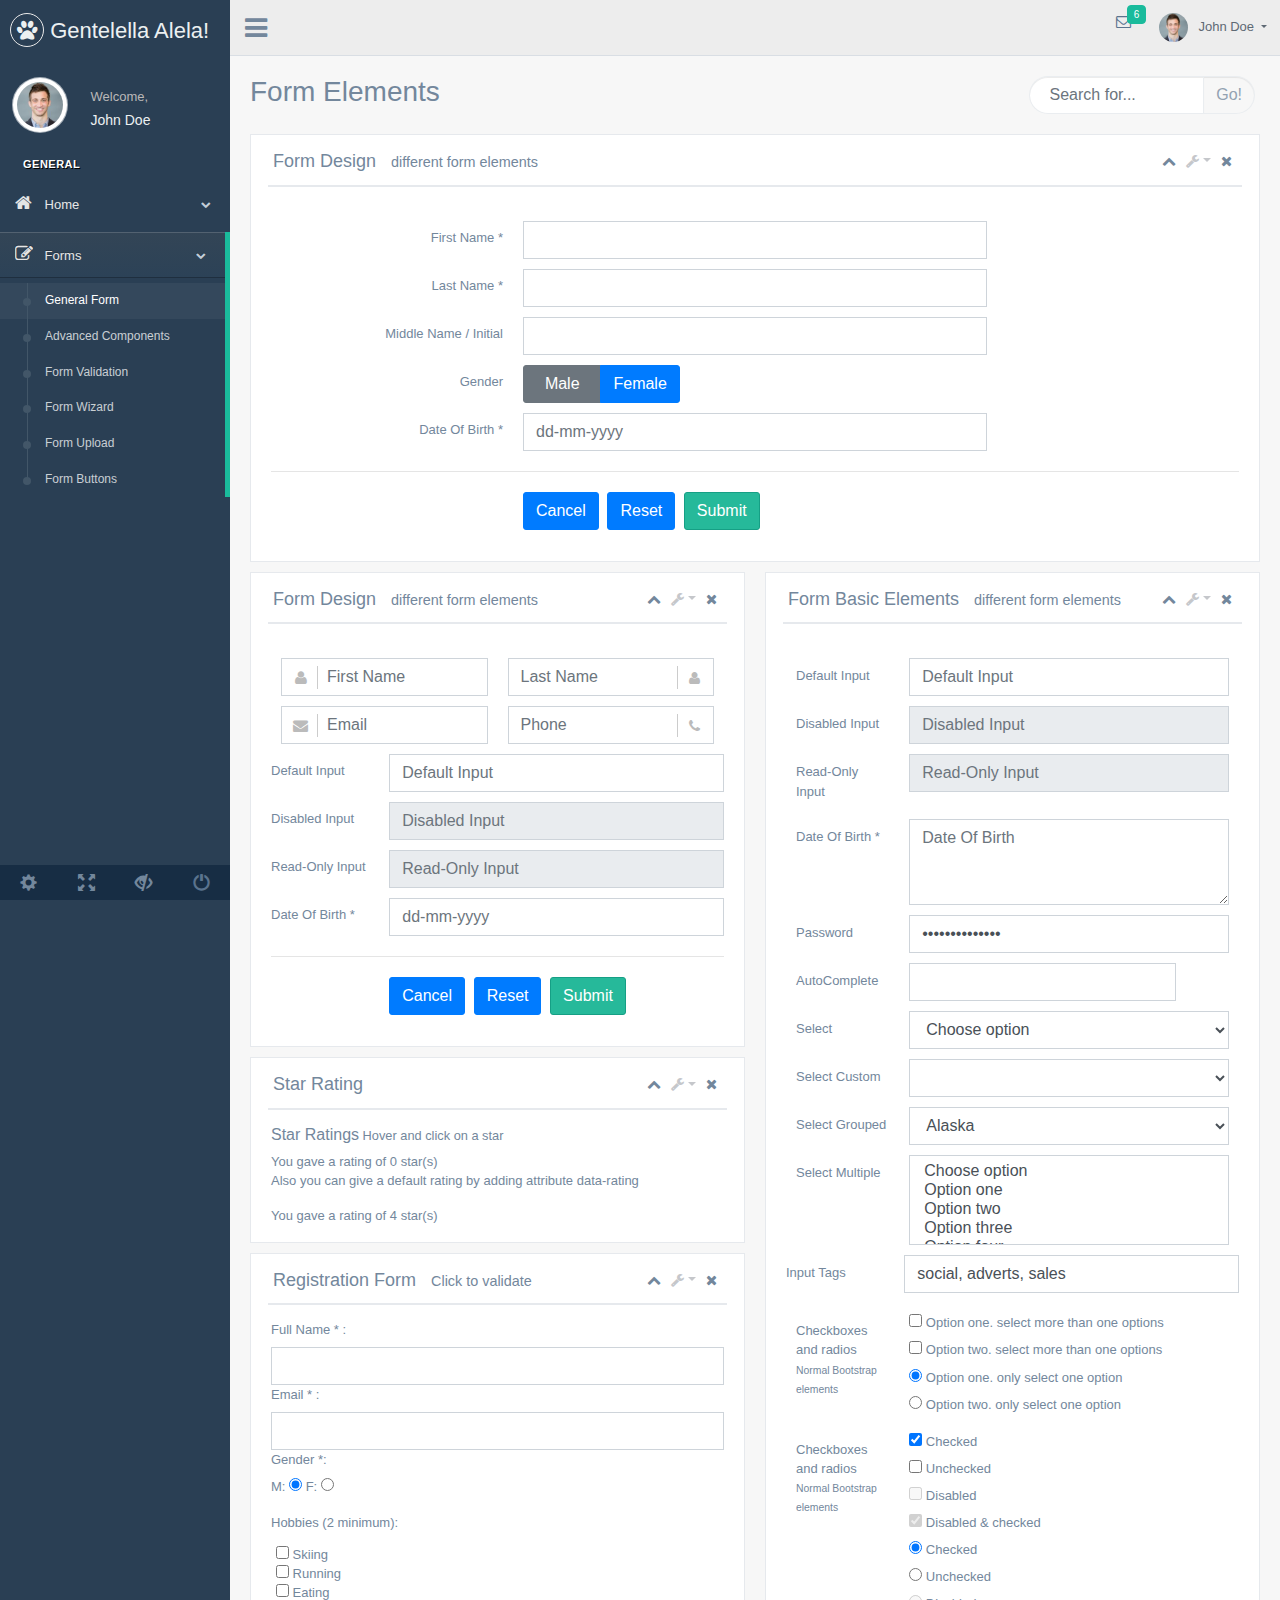
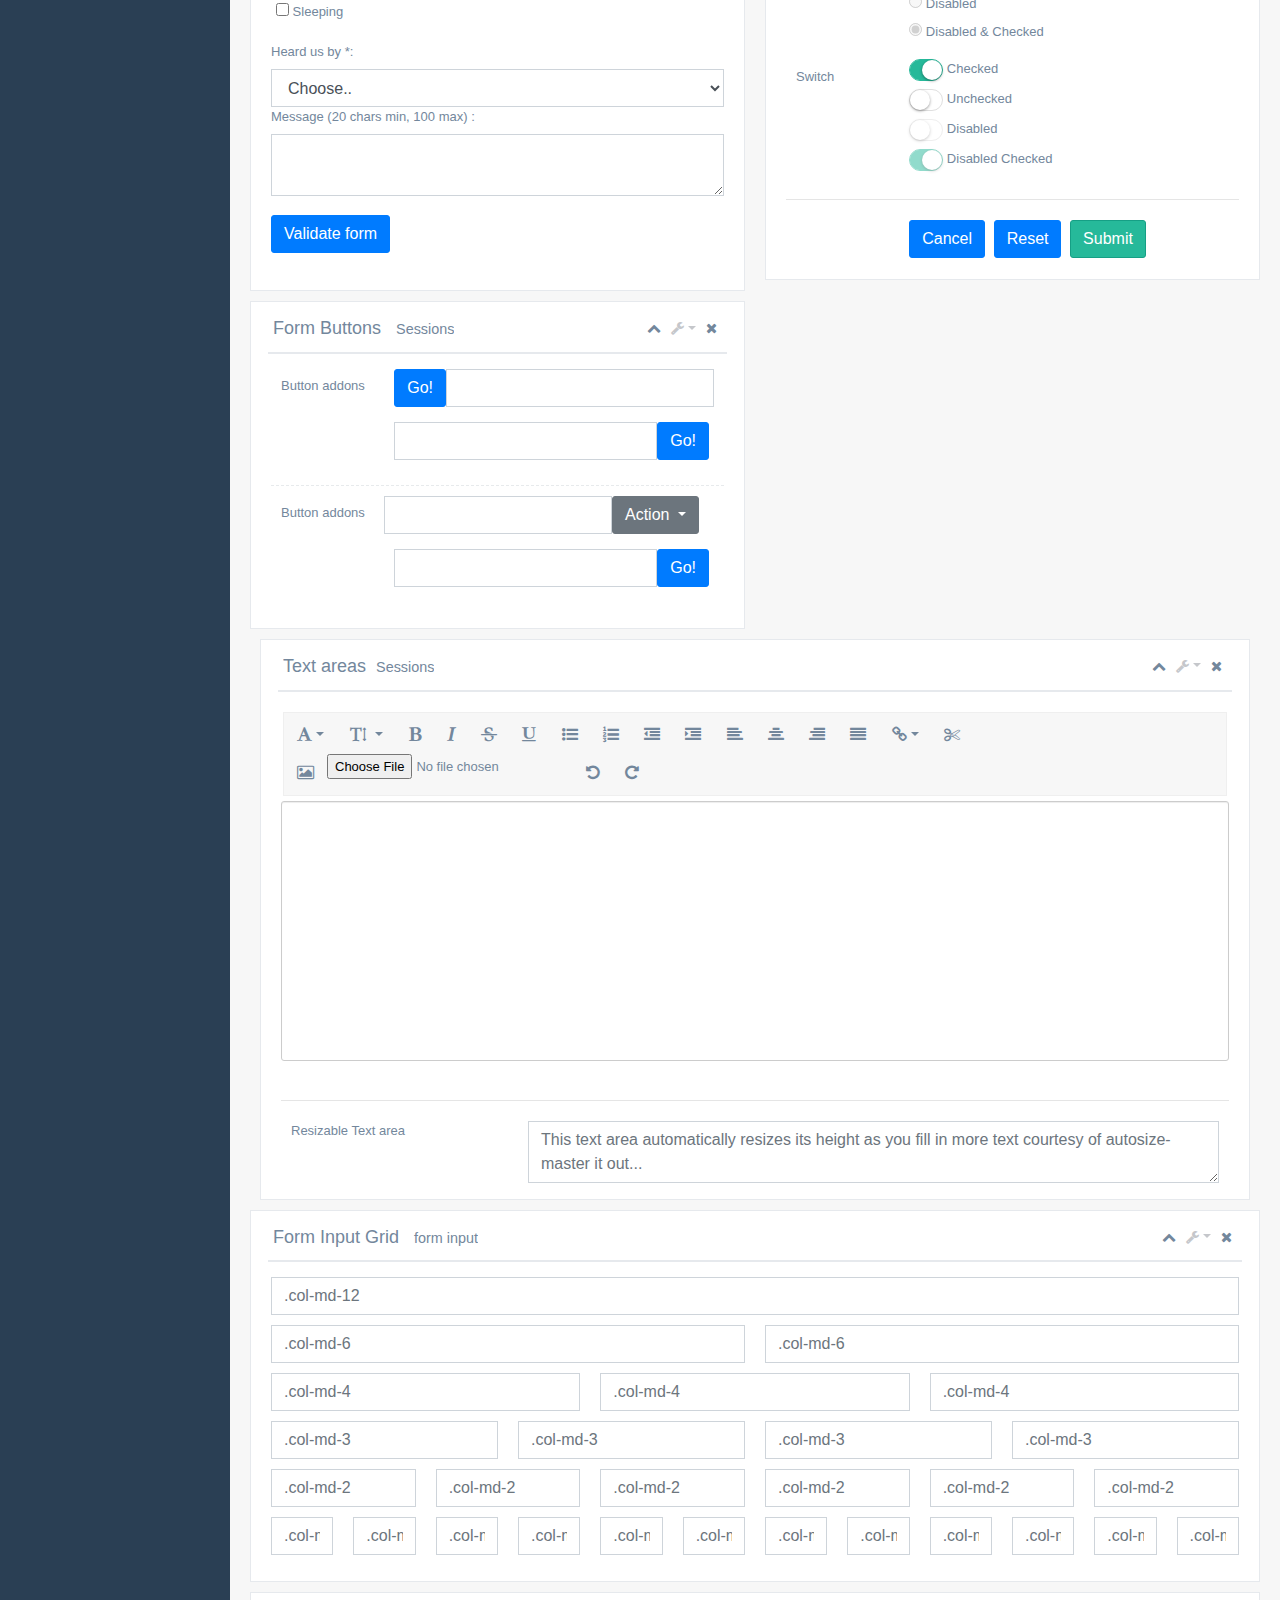
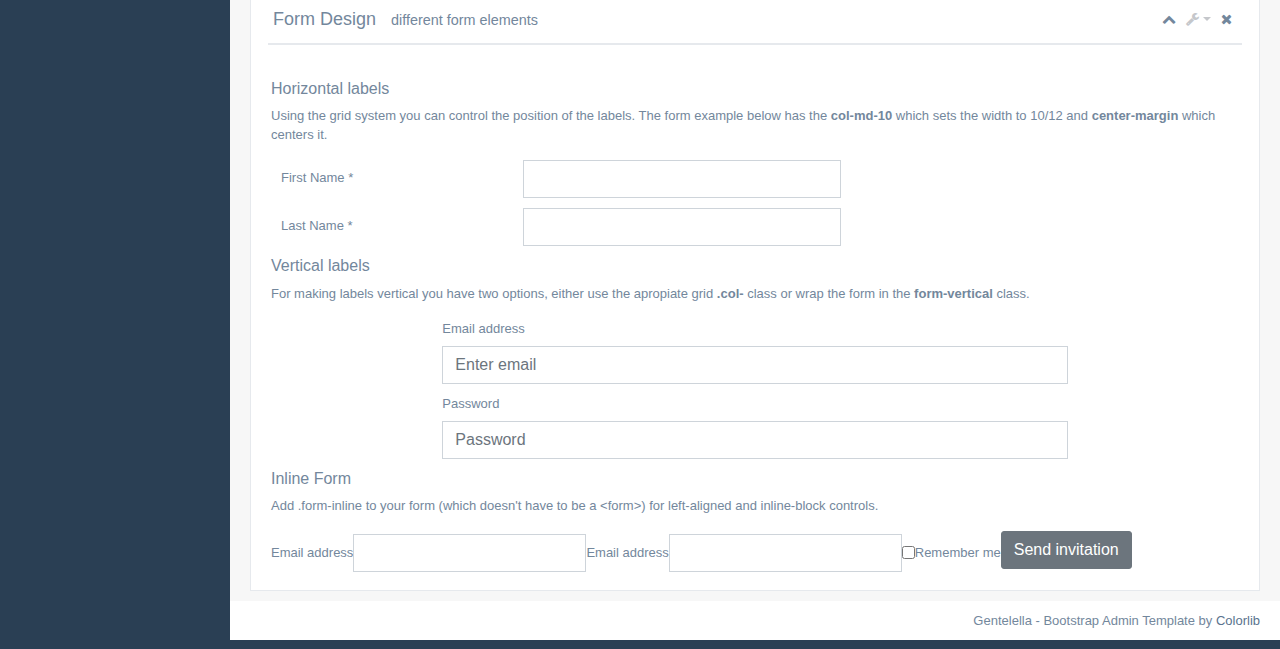
==== production/form.html @ b2e98954 "AWSManager init" ====
<!DOCTYPE html>
<html lang="en">
  <head>
	<meta http-equiv="Content-Type" content="text/html; charset=UTF-8">
	<!-- Meta, title, CSS, favicons, etc. -->
	<meta charset="utf-8">
	<meta http-equiv="X-UA-Compatible" content="IE=edge">
	<meta name="viewport" content="width=device-width, initial-scale=1">

	<title>Gentelella Alela! | </title>

	<!-- Bootstrap -->
	<link href="../vendors/bootstrap/dist/css/bootstrap.min.css" rel="stylesheet">
	<!-- Font Awesome -->
	<link href="../vendors/font-awesome/css/font-awesome.min.css" rel="stylesheet">
	<!-- NProgress -->
	<link href="../vendors/nprogress/nprogress.css" rel="stylesheet">
	<!-- iCheck -->
	<link href="../vendors/iCheck/skins/flat/green.css" rel="stylesheet">
	<!-- bootstrap-wysiwyg -->
	<link href="../vendors/google-code-prettify/bin/prettify.min.css" rel="stylesheet">
	<!-- Select2 -->
	<link href="../vendors/select2/dist/css/select2.min.css" rel="stylesheet">
	<!-- Switchery -->
	<link href="../vendors/switchery/dist/switchery.min.css" rel="stylesheet">
	<!-- starrr -->
	<link href="../vendors/starrr/dist/starrr.css" rel="stylesheet">
	<!-- bootstrap-daterangepicker -->
	<link href="../vendors/bootstrap-daterangepicker/daterangepicker.css" rel="stylesheet">

	<!-- Custom Theme Style -->
	<!-- <link href="../build/css/custom.min.css" rel="stylesheet"> -->
	<link href="../vendors/build/custom.min.css" rel="stylesheet">
</head>

<body class="nav-md">
	<div class="container body">
		<div class="main_container">
			<div class="col-md-3 left_col">
				<div class="left_col scroll-view">
					<div class="navbar nav_title" style="border: 0;">
						<a href="index.html" class="site_title"><i class="fa fa-paw"></i> <span>Gentelella Alela!</span></a>
					</div>

					<div class="clearfix"></div>

					<!-- menu profile quick info -->
					<div class="profile clearfix">
						<div class="profile_pic">
							<img src="images/img.jpg" alt="..." class="img-circle profile_img">
						</div>
						<div class="profile_info">
							<span>Welcome,</span>
							<h2>John Doe</h2>
						</div>
					</div>
					<!-- /menu profile quick info -->

					<br />

					<!-- sidebar menu -->
					<div id="sidebar-menu" class="main_menu_side hidden-print main_menu">
						<div class="menu_section">
							<h3>General</h3>
							<ul class="nav side-menu">
								<li><a><i class="fa fa-home"></i> Home <span class="fa fa-chevron-down"></span></a>
									<ul class="nav child_menu">
										<li><a href="index.html">Dashboard</a></li>
									</ul>
								</li>
								<li><a><i class="fa fa-edit"></i> Forms <span class="fa fa-chevron-down"></span></a>
									<ul class="nav child_menu">
										<li><a href="form.html">General Form</a></li>
										<li><a href="form_advanced.html">Advanced Components</a></li>
										<li><a href="form_validation.html">Form Validation</a></li>
										<li><a href="form_wizards.html">Form Wizard</a></li>
										<li><a href="form_upload.html">Form Upload</a></li>
										<li><a href="form_buttons.html">Form Buttons</a></li>
									</ul>
								</li>
								
							</ul>
						</div>

					</div>
					<!-- /sidebar menu -->

					<!-- /menu footer buttons -->
					<div class="sidebar-footer hidden-small">
						<a data-toggle="tooltip" data-placement="top" title="Settings">
							<span class="glyphicon glyphicon-cog" aria-hidden="true"></span>
						</a>
						<a data-toggle="tooltip" data-placement="top" title="FullScreen">
							<span class="glyphicon glyphicon-fullscreen" aria-hidden="true"></span>
						</a>
						<a data-toggle="tooltip" data-placement="top" title="Lock">
							<span class="glyphicon glyphicon-eye-close" aria-hidden="true"></span>
						</a>
						<a data-toggle="tooltip" data-placement="top" title="Logout" href="login.html">
							<span class="glyphicon glyphicon-off" aria-hidden="true"></span>
						</a>
					</div>
					<!-- /menu footer buttons -->
				</div>
			</div>

			<!-- top navigation -->
			<div class="top_nav">
				<div class="nav_menu">
					<div class="nav toggle">
						<a id="menu_toggle"><i class="fa fa-bars"></i></a>
					</div>
					<nav class="nav navbar-nav">
						<ul class=" navbar-right">
							<li class="nav-item dropdown open" style="padding-left: 15px;">
								<a href="javascript:;" class="user-profile dropdown-toggle" aria-haspopup="true" id="navbarDropdown" data-toggle="dropdown" aria-expanded="false">
									<img src="images/img.jpg" alt="">John Doe
								</a>
								<div class="dropdown-menu dropdown-usermenu pull-right" aria-labelledby="navbarDropdown">
									<a class="dropdown-item" href="javascript:;"> Profile</a>
									<a class="dropdown-item" href="javascript:;">
										<span class="badge bg-red pull-right">50%</span>
										<span>Settings</span>
									</a>
									<a class="dropdown-item" href="javascript:;">Help</a>
									<a class="dropdown-item" href="login.html"><i class="fa fa-sign-out pull-right"></i> Log Out</a>
								</div>
							</li>

							<li role="presentation" class="nav-item dropdown open">
								<a href="javascript:;" class="dropdown-toggle info-number" id="navbarDropdown1" data-toggle="dropdown" aria-expanded="false">
									<i class="fa fa-envelope-o"></i>
									<span class="badge bg-green">6</span>
								</a>
								<ul class="dropdown-menu list-unstyled msg_list" role="menu" aria-labelledby="navbarDropdown1">
									<li class="nav-item">
										<a class="dropdown-item">
											<span class="image"><img src="images/img.jpg" alt="Profile Image" /></span>
											<span>
												<span>John Smith</span>
												<span class="time">3 mins ago</span>
											</span>
											<span class="message">
												Film festivals used to be do-or-die moments for movie makers. They were where...
											</span>
										</a>
									</li>
									<li class="nav-item">
										<a class="dropdown-item">
											<span class="image"><img src="images/img.jpg" alt="Profile Image" /></span>
											<span>
												<span>John Smith</span>
												<span class="time">3 mins ago</span>
											</span>
											<span class="message">
												Film festivals used to be do-or-die moments for movie makers. They were where...
											</span>
										</a>
									</li>
									<li class="nav-item">
										<a class="dropdown-item">
											<span class="image"><img src="images/img.jpg" alt="Profile Image" /></span>
											<span>
												<span>John Smith</span>
												<span class="time">3 mins ago</span>
											</span>
											<span class="message">
												Film festivals used to be do-or-die moments for movie makers. They were where...
											</span>
										</a>
									</li>
									<li class="nav-item">
										<a class="dropdown-item">
											<span class="image"><img src="images/img.jpg" alt="Profile Image" /></span>
											<span>
												<span>John Smith</span>
												<span class="time">3 mins ago</span>
											</span>
											<span class="message">
												Film festivals used to be do-or-die moments for movie makers. They were where...
											</span>
										</a>
									</li>
									<li class="nav-item">
										<div class="text-center">
											<a class="dropdown-item">
												<strong>See All Alerts</strong>
												<i class="fa fa-angle-right"></i>
											</a>
										</div>
									</li>
								</ul>
							</li>
						</ul>
					</nav>
				</div>
			</div>
			<!-- /top navigation -->

			<!-- page content -->
			<div class="right_col" role="main">
				<div class="">
					<div class="page-title">
						<div class="title_left">
							<h3>Form Elements</h3>
						</div>

						<div class="title_right">
							<div class="col-md-5 col-sm-5  form-group pull-right top_search">
								<div class="input-group">
									<input type="text" class="form-control" placeholder="Search for...">
									<span class="input-group-btn">
										<button class="btn btn-default" type="button">Go!</button>
									</span>
								</div>
							</div>
						</div>
					</div>
					<div class="clearfix"></div>
					<div class="row">
						<div class="col-md-12 col-sm-12 ">
							<div class="x_panel">
								<div class="x_title">
									<h2>Form Design <small>different form elements</small></h2>
									<ul class="nav navbar-right panel_toolbox">
										<li><a class="collapse-link"><i class="fa fa-chevron-up"></i></a>
										</li>
										<li class="dropdown">
											<a href="#" class="dropdown-toggle" data-toggle="dropdown" role="button" aria-haspopup="true" aria-expanded="false"><i class="fa fa-wrench"></i></a>
											<ul class="dropdown-menu" role="menu">
												<li><a class="dropdown-item" href="#">Settings 1</a>
												</li>
												<li><a class="dropdown-item" href="#">Settings 2</a>
												</li>
											</ul>
										</li>
										<li><a class="close-link"><i class="fa fa-close"></i></a>
										</li>
									</ul>
									<div class="clearfix"></div>
								</div>
								<div class="x_content">
									<br />
									<form id="demo-form2" data-parsley-validate class="form-horizontal form-label-left">

										<div class="item form-group">
											<label class="col-form-label col-md-3 col-sm-3 label-align" for="first-name">First Name <span class="required">*</span>
											</label>
											<div class="col-md-6 col-sm-6 ">
												<input type="text" id="first-name" required="required" class="form-control ">
											</div>
										</div>
										<div class="item form-group">
											<label class="col-form-label col-md-3 col-sm-3 label-align" for="last-name">Last Name <span class="required">*</span>
											</label>
											<div class="col-md-6 col-sm-6 ">
												<input type="text" id="last-name" name="last-name" required="required" class="form-control">
											</div>
										</div>
										<div class="item form-group">
											<label for="middle-name" class="col-form-label col-md-3 col-sm-3 label-align">Middle Name / Initial</label>
											<div class="col-md-6 col-sm-6 ">
												<input id="middle-name" class="form-control" type="text" name="middle-name">
											</div>
										</div>
										<div class="item form-group">
											<label class="col-form-label col-md-3 col-sm-3 label-align">Gender</label>
											<div class="col-md-6 col-sm-6 ">
												<div id="gender" class="btn-group" data-toggle="buttons">
													<label class="btn btn-secondary" data-toggle-class="btn-primary" data-toggle-passive-class="btn-default">
														<input type="radio" name="gender" value="male" class="join-btn"> &nbsp; Male &nbsp;
													</label>
													<label class="btn btn-primary" data-toggle-class="btn-primary" data-toggle-passive-class="btn-default">
														<input type="radio" name="gender" value="female" class="join-btn"> Female
													</label>
												</div>
											</div>
										</div>
										<div class="item form-group">
											<label class="col-form-label col-md-3 col-sm-3 label-align">Date Of Birth <span class="required">*</span>
											</label>
											<div class="col-md-6 col-sm-6 ">
												<input id="birthday" class="date-picker form-control" placeholder="dd-mm-yyyy" type="text" required="required" type="text" onfocus="this.type='date'" onmouseover="this.type='date'" onclick="this.type='date'" onblur="this.type='text'" onmouseout="timeFunctionLong(this)">
												<script>
													function timeFunctionLong(input) {
														setTimeout(function() {
															input.type = 'text';
														}, 60000);
													}
												</script>
											</div>
										</div>
										<div class="ln_solid"></div>
										<div class="item form-group">
											<div class="col-md-6 col-sm-6 offset-md-3">
												<button class="btn btn-primary" type="button">Cancel</button>
												<button class="btn btn-primary" type="reset">Reset</button>
												<button type="submit" class="btn btn-success">Submit</button>
											</div>
										</div>

									</form>
								</div>
							</div>
						</div>
					</div>

					<div class="row">
						<div class="col-md-6 ">
							<div class="x_panel">
								<div class="x_title">
									<h2>Form Design <small>different form elements</small></h2>
									<ul class="nav navbar-right panel_toolbox">
										<li><a class="collapse-link"><i class="fa fa-chevron-up"></i></a>
										</li>
										<li class="dropdown">
											<a href="#" class="dropdown-toggle" data-toggle="dropdown" role="button" aria-expanded="false"><i class="fa fa-wrench"></i></a>
											<div class="dropdown-menu" aria-labelledby="dropdownMenuButton">
												<a class="dropdown-item" href="#">Settings 1</a>
												<a class="dropdown-item" href="#">Settings 2</a>
											</div>
										</li>
										<li><a class="close-link"><i class="fa fa-close"></i></a>
										</li>
									</ul>
									<div class="clearfix"></div>
								</div>
								<div class="x_content">
									<br />
									<form class="form-label-left input_mask">

										<div class="col-md-6 col-sm-6  form-group has-feedback">
											<input type="text" class="form-control has-feedback-left" id="inputSuccess2" placeholder="First Name">
											<span class="fa fa-user form-control-feedback left" aria-hidden="true"></span>
										</div>

										<div class="col-md-6 col-sm-6  form-group has-feedback">
											<input type="text" class="form-control" id="inputSuccess3" placeholder="Last Name">
											<span class="fa fa-user form-control-feedback right" aria-hidden="true"></span>
										</div>

										<div class="col-md-6 col-sm-6  form-group has-feedback">
											<input type="email" class="form-control has-feedback-left" id="inputSuccess4" placeholder="Email">
											<span class="fa fa-envelope form-control-feedback left" aria-hidden="true"></span>
										</div>

										<div class="col-md-6 col-sm-6  form-group has-feedback">
											<input type="tel" class="form-control" id="inputSuccess5" placeholder="Phone">
											<span class="fa fa-phone form-control-feedback right" aria-hidden="true"></span>
										</div>

										<div class="form-group row">
											<label class="col-form-label col-md-3 col-sm-3 ">Default Input</label>
											<div class="col-md-9 col-sm-9 ">
												<input type="text" class="form-control" placeholder="Default Input">
											</div>
										</div>
										<div class="form-group row">
											<label class="col-form-label col-md-3 col-sm-3 ">Disabled Input </label>
											<div class="col-md-9 col-sm-9 ">
												<input type="text" class="form-control" disabled="disabled" placeholder="Disabled Input">
											</div>
										</div>
										<div class="form-group row">
											<label class="col-form-label col-md-3 col-sm-3 ">Read-Only Input</label>
											<div class="col-md-9 col-sm-9 ">
												<input type="text" class="form-control" readonly="readonly" placeholder="Read-Only Input">
											</div>
										</div>
										<div class="form-group row">
											<label class="col-form-label col-md-3 col-sm-3 ">Date Of Birth <span class="required">*</span>
											</label>
											<div class="col-md-9 col-sm-9 ">
												<input class="date-picker form-control" placeholder="dd-mm-yyyy" type="text" required="required" type="text" onfocus="this.type='date'" onmouseover="this.type='date'" onclick="this.type='date'" onblur="this.type='text'" onmouseout="timeFunctionLong(this)">
												<script>
													function timeFunctionLong(input) {
														setTimeout(function() {
															input.type = 'text';
														}, 60000);
													}
												</script>
											</div>
										</div>
										<div class="ln_solid"></div>
										<div class="form-group row">
											<div class="col-md-9 col-sm-9  offset-md-3">
												<button type="button" class="btn btn-primary">Cancel</button>
												<button class="btn btn-primary" type="reset">Reset</button>
												<button type="submit" class="btn btn-success">Submit</button>
											</div>
										</div>

									</form>
								</div>
							</div>

							<div class="x_panel">
								<div class="x_title">
									<h2>Star Rating</h2>
									<ul class="nav navbar-right panel_toolbox">
										<li><a class="collapse-link"><i class="fa fa-chevron-up"></i></a>
										</li>
										<li class="dropdown">
											<a href="#" class="dropdown-toggle" data-toggle="dropdown" role="button" aria-expanded="false"><i class="fa fa-wrench"></i></a>
											<div class="dropdown-menu" aria-labelledby="dropdownMenuButton">
												<a class="dropdown-item" href="#">Settings 1</a>
												<a class="dropdown-item" href="#">Settings 2</a>
											</div>
										</li>
										<li><a class="close-link"><i class="fa fa-close"></i></a>
										</li>
									</ul>
									<div class="clearfix"></div>
								</div>
								<div class="x_content">
									<h4>Star Ratings<small> Hover and click on a star</small></h4>
									<div>
										<div class="starrr stars"></div>
										You gave a rating of <span class="stars-count">0</span> star(s)
									</div>

									<p>Also you can give a default rating by adding attribute data-rating</p>
									<div class="starrr stars-existing" data-rating='4'></div>
									You gave a rating of <span class="stars-count-existing">4</span> star(s)
								</div>
							</div>

							<div class="x_panel">
								<div class="x_title">
									<h2>Registration Form <small>Click to validate</small></h2>
									<ul class="nav navbar-right panel_toolbox">
										<li><a class="collapse-link"><i class="fa fa-chevron-up"></i></a>
										</li>
										<li class="dropdown">
											<a href="#" class="dropdown-toggle" data-toggle="dropdown" role="button" aria-expanded="false"><i class="fa fa-wrench"></i></a>
											<div class="dropdown-menu" aria-labelledby="dropdownMenuButton">
												<a class="dropdown-item" href="#">Settings 1</a>
												<a class="dropdown-item" href="#">Settings 2</a>
											</div>
										</li>
										<li><a class="close-link"><i class="fa fa-close"></i></a>
										</li>
									</ul>
									<div class="clearfix"></div>
								</div>
								<div class="x_content">

									<!-- start form for validation -->
									<form id="demo-form" data-parsley-validate>
										<label for="fullname">Full Name * :</label>
										<input type="text" id="fullname" class="form-control" name="fullname" required />

										<label for="email">Email * :</label>
										<input type="email" id="email" class="form-control" name="email" data-parsley-trigger="change" required />

										<label>Gender *:</label>
										<p>
											M:
											<input type="radio" class="flat" name="gender" id="genderM" value="M" checked="" required /> F:
											<input type="radio" class="flat" name="gender" id="genderF" value="F" />
										</p>

										<label>Hobbies (2 minimum):</label>
										<p style="padding: 5px;">
											<input type="checkbox" name="hobbies[]" id="hobby1" value="ski" data-parsley-mincheck="2" required class="flat" /> Skiing
											<br />

											<input type="checkbox" name="hobbies[]" id="hobby2" value="run" class="flat" /> Running
											<br />

											<input type="checkbox" name="hobbies[]" id="hobby3" value="eat" class="flat" /> Eating
											<br />

											<input type="checkbox" name="hobbies[]" id="hobby4" value="sleep" class="flat" /> Sleeping
											<br />
											<p>

												<label for="heard">Heard us by *:</label>
												<select id="heard" class="form-control" required>
													<option value="">Choose..</option>
													<option value="press">Press</option>
													<option value="net">Internet</option>
													<option value="mouth">Word of mouth</option>
												</select>

												<label for="message">Message (20 chars min, 100 max) :</label>
												<textarea id="message" required="required" class="form-control" name="message" data-parsley-trigger="keyup" data-parsley-minlength="20" data-parsley-maxlength="100" data-parsley-minlength-message="Come on! You need to enter at least a 20 caracters long comment.." data-parsley-validation-threshold="10"></textarea>

												<br />
												<span class="btn btn-primary">Validate form</span>

									</form>
									<!-- end form for validations -->

								</div>
							</div>


						</div>

						<div class="col-md-6 ">
							<div class="x_panel">
								<div class="x_title">
									<h2>Form Basic Elements <small>different form elements</small></h2>
									<ul class="nav navbar-right panel_toolbox">
										<li><a class="collapse-link"><i class="fa fa-chevron-up"></i></a>
										</li>
										<li class="dropdown">
											<a href="#" class="dropdown-toggle" data-toggle="dropdown" role="button" aria-expanded="false"><i class="fa fa-wrench"></i></a>
											<div class="dropdown-menu" aria-labelledby="dropdownMenuButton">
												<a class="dropdown-item" href="#">Settings 1</a>
												<a class="dropdown-item" href="#">Settings 2</a>
											</div>
										</li>
										<li><a class="close-link"><i class="fa fa-close"></i></a>
										</li>
									</ul>
									<div class="clearfix"></div>
								</div>
								<div class="x_content">
									<br />
									<form class="form-horizontal form-label-left">

										<div class="form-group row ">
											<label class="control-label col-md-3 col-sm-3 ">Default Input</label>
											<div class="col-md-9 col-sm-9 ">
												<input type="text" class="form-control" placeholder="Default Input">
											</div>
										</div>
										<div class="form-group row">
											<label class="control-label col-md-3 col-sm-3 ">Disabled Input </label>
											<div class="col-md-9 col-sm-9 ">
												<input type="text" class="form-control" disabled="disabled" placeholder="Disabled Input">
											</div>
										</div>
										<div class="form-group row">
											<label class="control-label col-md-3 col-sm-3 ">Read-Only Input</label>
											<div class="col-md-9 col-sm-9 ">
												<input type="text" class="form-control" readonly="readonly" placeholder="Read-Only Input">
											</div>
										</div>
										<div class="form-group row">
											<label class="control-label col-md-3 col-sm-3 ">Date Of Birth <span class="required">*</span>
											</label>
											<div class="col-md-9 col-sm-9 ">
												<textarea class="form-control" rows="3" placeholder="Date Of Birth"></textarea>
											</div>
										</div>
										<div class="form-group row">
											<label class="control-label col-md-3 col-sm-3 ">Password</label>
											<div class="col-md-9 col-sm-9 ">
												<input type="password" class="form-control" value="passwordonetwo">
											</div>
										</div>
										<div class="form-group row">
											<label class="control-label col-md-3 col-sm-3 ">AutoComplete</label>
											<div class="col-md-9 col-sm-9 ">
												<input type="text" name="country" id="autocomplete-custom-append" class="form-control col-md-10" />
											</div>
										</div>
										<div class="form-group row">
											<label class="control-label col-md-3 col-sm-3 ">Select</label>
											<div class="col-md-9 col-sm-9 ">
												<select class="form-control">
													<option>Choose option</option>
													<option>Option one</option>
													<option>Option two</option>
													<option>Option three</option>
													<option>Option four</option>
												</select>
											</div>
										</div>
										<div class="form-group row">
											<label class="control-label col-md-3 col-sm-3 ">Select Custom</label>
											<div class="col-md-9 col-sm-9 ">
												<select class="select2_single form-control" tabindex="-1">
													<option></option>
													<option value="AK">Alaska</option>
													<option value="HI">Hawaii</option>
													<option value="CA">California</option>
													<option value="NV">Nevada</option>
													<option value="OR">Oregon</option>
													<option value="WA">Washington</option>
													<option value="AZ">Arizona</option>
													<option value="CO">Colorado</option>
													<option value="ID">Idaho</option>
													<option value="MT">Montana</option>
													<option value="NE">Nebraska</option>
													<option value="NM">New Mexico</option>
													<option value="ND">North Dakota</option>
													<option value="UT">Utah</option>
													<option value="WY">Wyoming</option>
													<option value="AR">Arkansas</option>
													<option value="IL">Illinois</option>
													<option value="IA">Iowa</option>
													<option value="KS">Kansas</option>
													<option value="KY">Kentucky</option>
													<option value="LA">Louisiana</option>
													<option value="MN">Minnesota</option>
													<option value="MS">Mississippi</option>
													<option value="MO">Missouri</option>
													<option value="OK">Oklahoma</option>
													<option value="SD">South Dakota</option>
													<option value="TX">Texas</option>
												</select>
											</div>
										</div>
										<div class="form-group row">
											<label class="control-label col-md-3 col-sm-3 ">Select Grouped</label>
											<div class="col-md-9 col-sm-9 ">
												<select class="select2_group form-control">
													<optgroup label="Alaskan/Hawaiian Time Zone">
														<option value="AK">Alaska</option>
														<option value="HI">Hawaii</option>
													</optgroup>
													<optgroup label="Pacific Time Zone">
														<option value="CA">California</option>
														<option value="NV">Nevada</option>
														<option value="OR">Oregon</option>
														<option value="WA">Washington</option>
													</optgroup>
													<optgroup label="Mountain Time Zone">
														<option value="AZ">Arizona</option>
														<option value="CO">Colorado</option>
														<option value="ID">Idaho</option>
														<option value="MT">Montana</option>
														<option value="NE">Nebraska</option>
														<option value="NM">New Mexico</option>
														<option value="ND">North Dakota</option>
														<option value="UT">Utah</option>
														<option value="WY">Wyoming</option>
													</optgroup>
													<optgroup label="Central Time Zone">
														<option value="AL">Alabama</option>
														<option value="AR">Arkansas</option>
														<option value="IL">Illinois</option>
														<option value="IA">Iowa</option>
														<option value="KS">Kansas</option>
														<option value="KY">Kentucky</option>
														<option value="LA">Louisiana</option>
														<option value="MN">Minnesota</option>
														<option value="MS">Mississippi</option>
														<option value="MO">Missouri</option>
														<option value="OK">Oklahoma</option>
														<option value="SD">South Dakota</option>
														<option value="TX">Texas</option>
														<option value="TN">Tennessee</option>
														<option value="WI">Wisconsin</option>
													</optgroup>
													<optgroup label="Eastern Time Zone">
														<option value="CT">Connecticut</option>
														<option value="DE">Delaware</option>
														<option value="FL">Florida</option>
														<option value="GA">Georgia</option>
														<option value="IN">Indiana</option>
														<option value="ME">Maine</option>
														<option value="MD">Maryland</option>
														<option value="MA">Massachusetts</option>
														<option value="MI">Michigan</option>
														<option value="NH">New Hampshire</option>
														<option value="NJ">New Jersey</option>
														<option value="NY">New York</option>
														<option value="NC">North Carolina</option>
														<option value="OH">Ohio</option>
														<option value="PA">Pennsylvania</option>
														<option value="RI">Rhode Island</option>
														<option value="SC">South Carolina</option>
														<option value="VT">Vermont</option>
														<option value="VA">Virginia</option>
														<option value="WV">West Virginia</option>
													</optgroup>
												</select>
											</div>
										</div>
										<div class="form-group row">
											<label class="control-label col-md-3 col-sm-3 ">Select Multiple</label>
											<div class="col-md-9 col-sm-9 ">
												<select class="select2_multiple form-control" multiple="multiple">
													<option>Choose option</option>
													<option>Option one</option>
													<option>Option two</option>
													<option>Option three</option>
													<option>Option four</option>
													<option>Option five</option>
													<option>Option six</option>
												</select>
											</div>
										</div>

										<div class="control-group row">
											<label class="control-label col-md-3 col-sm-3 ">Input Tags</label>
											<div class="col-md-9 col-sm-9 ">
												<input id="tags_1" type="text" class="tags form-control" value="social, adverts, sales" />
												<div id="suggestions-container" style="position: relative; float: left; width: 250px; margin: 10px;"></div>
											</div>
										</div>
										<div class="form-group row">
											<label class="col-md-3 col-sm-3  control-label">Checkboxes and radios
												<br>
												<small class="text-navy">Normal Bootstrap elements</small>
											</label>

											<div class="col-md-9 col-sm-9 ">
												<div class="checkbox">
													<label>
														<input type="checkbox" value=""> Option one. select more than one options
													</label>
												</div>
												<div class="checkbox">
													<label>
														<input type="checkbox" value=""> Option two. select more than one options
													</label>
												</div>
												<div class="radio">
													<label>
														<input type="radio" checked="" value="option1" id="optionsRadios1" name="optionsRadios"> Option one. only select one option
													</label>
												</div>
												<div class="radio">
													<label>
														<input type="radio" value="option2" id="optionsRadios2" name="optionsRadios"> Option two. only select one option
													</label>
												</div>
											</div>
										</div>

										<div class="form-group row">
											<label class="col-md-3 col-sm-3  control-label">Checkboxes and radios
												<br>
												<small class="text-navy">Normal Bootstrap elements</small>
											</label>

											<div class="col-md-9 col-sm-9 ">
												<div class="checkbox">
													<label>
														<input type="checkbox" class="flat" checked="checked"> Checked
													</label>
												</div>
												<div class="checkbox">
													<label>
														<input type="checkbox" class="flat"> Unchecked
													</label>
												</div>
												<div class="checkbox">
													<label>
														<input type="checkbox" class="flat" disabled="disabled"> Disabled
													</label>
												</div>
												<div class="checkbox">
													<label>
														<input type="checkbox" class="flat" disabled="disabled" checked="checked"> Disabled & checked
													</label>
												</div>
												<div class="radio">
													<label>
														<input type="radio" class="flat" checked name="iCheck"> Checked
													</label>
												</div>
												<div class="radio">
													<label>
														<input type="radio" class="flat" name="iCheck"> Unchecked
													</label>
												</div>
												<div class="radio">
													<label>
														<input type="radio" class="flat" name="iCheck" disabled="disabled"> Disabled
													</label>
												</div>
												<div class="radio">
													<label>
														<input type="radio" class="flat" name="iCheck3" disabled="disabled" checked> Disabled & Checked
													</label>
												</div>
											</div>
										</div>
										<div class="form-group row">
											<label class="control-label col-md-3 col-sm-3 ">Switch</label>
											<div class="col-md-9 col-sm-9 ">
												<div class="">
													<label>
														<input type="checkbox" class="js-switch" checked /> Checked
													</label>
												</div>
												<div class="">
													<label>
														<input type="checkbox" class="js-switch" /> Unchecked
													</label>
												</div>
												<div class="">
													<label>
														<input type="checkbox" class="js-switch" disabled="disabled" /> Disabled
													</label>
												</div>
												<div class="">
													<label>
														<input type="checkbox" class="js-switch" disabled="disabled" checked="checked" /> Disabled Checked
													</label>
												</div>
											</div>
										</div>


										<div class="ln_solid"></div>
										<div class="form-group">
											<div class="col-md-9 col-sm-9  offset-md-3">
												<button type="button" class="btn btn-primary">Cancel</button>
												<button type="reset" class="btn btn-primary">Reset</button>
												<button type="submit" class="btn btn-success">Submit</button>
											</div>
										</div>

									</form>
								</div>
							</div>
						</div>


						<div class="col-md-6 col-sm-12 ">
							<div class="x_panel">
								<div class="x_title">
									<h2>Form Buttons <small>Sessions</small></h2>
									<ul class="nav navbar-right panel_toolbox">
										<li><a class="collapse-link"><i class="fa fa-chevron-up"></i></a>
										</li>
										<li class="dropdown">
											<a href="#" class="dropdown-toggle" data-toggle="dropdown" role="button" aria-expanded="false"><i class="fa fa-wrench"></i></a>
											<div class="dropdown-menu" aria-labelledby="dropdownMenuButton">
												<a class="dropdown-item" href="#">Settings 1</a>
												<a class="dropdown-item" href="#">Settings 2</a>
											</div>
										</li>
										<li><a class="close-link"><i class="fa fa-close"></i></a>
										</li>
									</ul>
									<div class="clearfix"></div>
								</div>
								<div class="x_content">

									<form class="form-horizontal form-label-left">

										<div class="form-group row">
											<label class="col-sm-3 col-form-label">Button addons</label>

											<div class="col-sm-9">
												<div class="input-group">
													<span class="input-group-btn">
														<button type="button" class="btn btn-primary go-class">Go!</button>
													</span>
													<input type="text" class="form-control">
												</div>
												<div class="input-group">
													<input type="text" class="form-control">
													<span class="input-group-btn">
														<button type="button" class="btn btn-primary">Go!</button>
													</span>
												</div>
											</div>
										</div>
										<div class="divider-dashed"></div>

										<div class="form-group row">
											<label class="col-sm-3 col-form-label">Button addons</label>

											<div class="col-sm-9">
												<div class="dropdown input-group row">
													<input type="text" class="form-control" aria-label="Text input with dropdown button">
													<div class="input-group-btn">
														<button type="button" class="btn btn-secondary dropdown-toggle" data-toggle="dropdown" aria-expanded="false">Action <span class="caret"></span>
														</button>
														<ul class="dropdown-menu dropdown-menu-right" role="menu">
															<li><a class="dropdown-item" href="#">Action</a>
															</li>
															<li><a class="dropdown-item" href="#">Another action</a>
															</li>
															<li><a class="dropdown-item" href="#">Something else here</a>
															</li>
															<li class="divider"></li>
															<li><a class="dropdown-item" href="#">Separated link</a>
															</li>
														</ul>
													</div>
													<!-- /btn-group -->
												</div>
												<div class="input-group">
													<input type="text" class="form-control">
													<span class="input-group-btn">
														<button type="button" class="btn btn-primary">Go!</button>
													</span>
												</div>
											</div>
										</div>
									</form>
								</div>
							</div>
						</div>
					</div>

					<div class="col-md-12 col-sm-12 ">
						<div class="x_panel">
							<div class="x_title">
								<h2>Text areas<small>Sessions</small></h2>
								<ul class="nav navbar-right panel_toolbox">
									<li><a class="collapse-link"><i class="fa fa-chevron-up"></i></a>
									</li>
									<li class="dropdown">
										<a href="#" class="dropdown-toggle" data-toggle="dropdown" role="button" aria-expanded="false"><i class="fa fa-wrench"></i></a>
										<div class="dropdown-menu" aria-labelledby="dropdownMenuButton">
											<a class="dropdown-item" href="#">Settings 1</a>
											<a class="dropdown-item" href="#">Settings 2</a>
										</div>
									</li>
									<li><a class="close-link"><i class="fa fa-close"></i></a>
									</li>
								</ul>
								<div class="clearfix"></div>
							</div>
							<div class="x_content">
								<div id="alerts"></div>
								<div class="btn-toolbar editor" data-role="editor-toolbar" data-target="#editor-one">
									<div class="btn-group">
										<a class="btn dropdown-toggle" data-toggle="dropdown" title="Font"><i class="fa fa-font"></i><b class="caret"></b></a>
										<ul class="dropdown-menu">
										</ul>
									</div>

									<div class="btn-group">
										<a class="btn dropdown-toggle" data-toggle="dropdown" title="Font Size"><i class="fa fa-text-height"></i>&nbsp;<b class="caret"></b></a>
										<ul class="dropdown-menu">
											<li>
												<a data-edit="fontSize 5">
													<p style="font-size:17px">Huge</p>
												</a>
											</li>
											<li>
												<a data-edit="fontSize 3">
													<p style="font-size:14px">Normal</p>
												</a>
											</li>
											<li>
												<a data-edit="fontSize 1">
													<p style="font-size:11px">Small</p>
												</a>
											</li>
										</ul>
									</div>

									<div class="btn-group">
										<a class="btn" data-edit="bold" title="Bold (Ctrl/Cmd+B)"><i class="fa fa-bold"></i></a>
										<a class="btn" data-edit="italic" title="Italic (Ctrl/Cmd+I)"><i class="fa fa-italic"></i></a>
										<a class="btn" data-edit="strikethrough" title="Strikethrough"><i class="fa fa-strikethrough"></i></a>
										<a class="btn" data-edit="underline" title="Underline (Ctrl/Cmd+U)"><i class="fa fa-underline"></i></a>
									</div>

									<div class="btn-group">
										<a class="btn" data-edit="insertunorderedlist" title="Bullet list"><i class="fa fa-list-ul"></i></a>
										<a class="btn" data-edit="insertorderedlist" title="Number list"><i class="fa fa-list-ol"></i></a>
										<a class="btn" data-edit="outdent" title="Reduce indent (Shift+Tab)"><i class="fa fa-dedent"></i></a>
										<a class="btn" data-edit="indent" title="Indent (Tab)"><i class="fa fa-indent"></i></a>
									</div>

									<div class="btn-group">
										<a class="btn" data-edit="justifyleft" title="Align Left (Ctrl/Cmd+L)"><i class="fa fa-align-left"></i></a>
										<a class="btn" data-edit="justifycenter" title="Center (Ctrl/Cmd+E)"><i class="fa fa-align-center"></i></a>
										<a class="btn" data-edit="justifyright" title="Align Right (Ctrl/Cmd+R)"><i class="fa fa-align-right"></i></a>
										<a class="btn" data-edit="justifyfull" title="Justify (Ctrl/Cmd+J)"><i class="fa fa-align-justify"></i></a>
									</div>

									<div class="btn-group">
										<a class="btn dropdown-toggle" data-toggle="dropdown" title="Hyperlink"><i class="fa fa-link"></i></a>
										<div class="dropdown-menu input-append">
											<input class="span2" placeholder="URL" type="text" data-edit="createLink" />
											<button class="btn" type="button">Add</button>
										</div>
										<a class="btn" data-edit="unlink" title="Remove Hyperlink"><i class="fa fa-cut"></i></a>
									</div>

									<div class="btn-group">
										<a class="btn" title="Insert picture (or just drag & drop)" id="pictureBtn"><i class="fa fa-picture-o"></i></a>
										<input type="file" data-role="magic-overlay" data-target="#pictureBtn" data-edit="insertImage" />
									</div>

									<div class="btn-group">
										<a class="btn" data-edit="undo" title="Undo (Ctrl/Cmd+Z)"><i class="fa fa-undo"></i></a>
										<a class="btn" data-edit="redo" title="Redo (Ctrl/Cmd+Y)"><i class="fa fa-repeat"></i></a>
									</div>
								</div>

								<div id="editor-one" class="editor-wrapper"></div>

								<textarea name="descr" id="descr" style="display:none;"></textarea>

								<br />

								<div class="ln_solid"></div>

								<div class="form-group">
									<label class="control-label col-md-3 col-sm-3 ">Resizable Text area</label>
									<div class="col-md-9 col-sm-9 ">
										<textarea class="resizable_textarea form-control" placeholder="This text area automatically resizes its height as you fill in more text courtesy of autosize-master it out..."></textarea>
									</div>
								</div>
							</div>
						</div>
					</div>

					<div class="x_panel">
						<div class="x_title">
							<h2>Form Input Grid <small>form input </small></h2>
							<ul class="nav navbar-right panel_toolbox">
								<li><a class="collapse-link"><i class="fa fa-chevron-up"></i></a>
								</li>
								<li class="dropdown">
									<a href="#" class="dropdown-toggle" data-toggle="dropdown" role="button" aria-expanded="false"><i class="fa fa-wrench"></i></a>
									<div class="dropdown-menu" aria-labelledby="dropdownMenuButton">
										<a class="dropdown-item" href="#">Settings 1</a>
										<a class="dropdown-item" href="#">Settings 2</a>
									</div>
								</li>
								<li><a class="close-link"><i class="fa fa-close"></i></a>
								</li>
							</ul>
							<div class="clearfix"></div>
						</div>
						<div class="x_content">

							<div class="row">

								<div class="col-md-12 col-sm-12  form-group">
									<input type="text" placeholder=".col-md-12" class="form-control">
								</div>

								<div class="col-md-6 col-sm-12  form-group">
									<input type="text" placeholder=".col-md-6" class="form-control">
								</div>

								<div class="col-md-6 col-sm-12  form-group">
									<input type="text" placeholder=".col-md-6" class="form-control">
								</div>


								<div class="col-md-4 col-sm-12  form-group">
									<input type="text" placeholder=".col-md-4" class="form-control">
								</div>

								<div class="col-md-4 col-sm-12  form-group">
									<input type="text" placeholder=".col-md-4" class="form-control">
								</div>

								<div class="col-md-4 col-sm-12  form-group">
									<input type="text" placeholder=".col-md-4" class="form-control">
								</div>


								<div class="col-md-3 col-sm-12  form-group">
									<input type="text" placeholder=".col-md-3" class="form-control">
								</div>

								<div class="col-md-3 col-sm-12  form-group">
									<input type="text" placeholder=".col-md-3" class="form-control">
								</div>

								<div class="col-md-3 col-sm-12  form-group">
									<input type="text" placeholder=".col-md-3" class="form-control">
								</div>

								<div class="col-md-3 col-sm-12  form-group">
									<input type="text" placeholder=".col-md-3" class="form-control">
								</div>


								<div class="col-md-2 col-sm-12  form-group">
									<input type="text" placeholder=".col-md-2" class="form-control">
								</div>

								<div class="col-md-2 col-sm-12  form-group">
									<input type="text" placeholder=".col-md-2" class="form-control">
								</div>

								<div class="col-md-2 col-sm-12  form-group">
									<input type="text" placeholder=".col-md-2" class="form-control">
								</div>

								<div class="col-md-2 col-sm-12  form-group">
									<input type="text" placeholder=".col-md-2" class="form-control">
								</div>

								<div class="col-md-2 col-sm-12  form-group">
									<input type="text" placeholder=".col-md-2" class="form-control">
								</div>

								<div class="col-md-2 col-sm-12  form-group">
									<input type="text" placeholder=".col-md-2" class="form-control">
								</div>


								<div class="col-md-1 col-sm-12  form-group">
									<input type="text" placeholder=".col-md-1" class="form-control">
								</div>

								<div class="col-md-1 col-sm-12  form-group">
									<input type="text" placeholder=".col-md-1" class="form-control">
								</div>

								<div class="col-md-1 col-sm-12  form-group">
									<input type="text" placeholder=".col-md-1" class="form-control">
								</div>

								<div class="col-md-1 col-sm-12  form-group">
									<input type="text" placeholder=".col-md-1" class="form-control">
								</div>

								<div class="col-md-1 col-sm-12  form-group">
									<input type="text" placeholder=".col-md-1" class="form-control">
								</div>

								<div class="col-md-1 col-sm-12  form-group">
									<input type="text" placeholder=".col-md-1" class="form-control">
								</div>

								<div class="col-md-1 col-sm-12  form-group">
									<input type="text" placeholder=".col-md-1" class="form-control">
								</div>

								<div class="col-md-1 col-sm-12  form-group">
									<input type="text" placeholder=".col-md-1" class="form-control">
								</div>

								<div class="col-md-1 col-sm-12  form-group">
									<input type="text" placeholder=".col-md-1" class="form-control">
								</div>

								<div class="col-md-1 col-sm-12  form-group">
									<input type="text" placeholder=".col-md-1" class="form-control">
								</div>

								<div class="col-md-1 col-sm-12  form-group">
									<input type="text" placeholder=".col-md-1" class="form-control">
								</div>

								<div class="col-md-1 col-sm-12  form-group">
									<input type="text" placeholder=".col-md-1" class="form-control">
								</div>
							</div>

						</div>
					</div>


					<div class="x_panel">
						<div class="x_title">
							<h2>Form Design <small>different form elements</small></h2>
							<ul class="nav navbar-right panel_toolbox">
								<li><a class="collapse-link"><i class="fa fa-chevron-up"></i></a>
								</li>
								<li class="dropdown">
									<a href="#" class="dropdown-toggle" data-toggle="dropdown" role="button" aria-expanded="false"><i class="fa fa-wrench"></i></a>
									<div class="dropdown-menu" aria-labelledby="dropdownMenuButton">
										<a class="dropdown-item" href="#">Settings 1</a>
										<a class="dropdown-item" href="#">Settings 2</a>
									</div>
								</li>
								<li><a class="close-link"><i class="fa fa-close"></i></a>
								</li>
							</ul>
							<div class="clearfix"></div>
						</div>
						<div class="x_content">
							<br />

							<h4>Horizontal labels</h4>
							<p class="font-gray-dark">
								Using the grid system you can control the position of the labels. The form example below has the <b>col-md-10</b> which sets the width to 10/12 and <b>center-margin</b> which centers it.
							</p>
							<form class="form-horizontal form-label-left">
								<div class="form-group row">
									<label class="control-label col-md-3" for="first-name">First Name <span class="required">*</span>
									</label>
									<div class="col-md-7">
										<input type="text" id="first-name2" required="required" class="form-control col-md-7 ">
									</div>
								</div>
								<div class="form-group row">
									<label class="control-label col-md-3" for="last-name">Last Name <span class="required">*</span>
									</label>
									<div class="col-md-7">
										<input type="text" id="last-name2" name="last-name" required="required" class="form-control col-md-7 ">
									</div>
								</div>
							</form>


							<h4>Vertical labels</h4>
							<p class="font-gray-dark">
								For making labels vertical you have two options, either use the apropiate grid <b>.col-</b> class or wrap the form in the <b>form-vertical</b> class.
							</p>
							<div class="col-md-8 center-margin">
								<form class="form-horizontal form-label-left">
									<div class="form-group row">
										<label>Email address</label>
										<input type="email" class="form-control" placeholder="Enter email">
									</div>
									<div class="form-group row">
										<label>Password</label>
										<input type="password" class="form-control" placeholder="Password">
									</div>

								</form>
							</div>

							<h4>Inline Form </h4>
							<p class="font-gray-dark">
								Add .form-inline to your form (which doesn't have to be a &lt;form&gt;) for left-aligned and inline-block controls.
							</p>
							<form class="form-inline">
								<div class="form-group">
									<label for="ex3" class="col-form-label">Email address</label>
									<input type="text" id="ex3" class="form-control" placeholder=" ">
								</div>
								<div class="form-group">
									<label for="ex4" class="col-form-label">Email address</label>
									<input type="email" id="ex4" class="form-control" placeholder=" ">
								</div>
								<div class="form-check">
									<label>
										<input type="checkbox"> Remember me
									</label>
								</div>
								<button type="submit" class="btn btn-secondary">Send invitation</button>
							</form>
						</div>
					</div>
				</div>
			</div>
			<!-- /page content -->

			<!-- footer content -->
			<footer>
				<div class="pull-right">
					Gentelella - Bootstrap Admin Template by <a href="https://colorlib.com">Colorlib</a>
				</div>
				<div class="clearfix"></div>
			</footer>
			<!-- /footer content -->
		</div>
	</div>

	<!-- jQuery -->
	<script src="../vendors/jquery/dist/jquery.min.js"></script>
	<!-- Bootstrap -->
	<script src="../vendors/bootstrap/dist/js/bootstrap.bundle.min.js"></script>
	<!-- FastClick -->
	<!-- <script src="../vendors/fastclick/lib/fastclick.js"></script> -->
	<!-- NProgress -->
	<!-- <script src="../vendors/nprogress/nprogress.js"></script> -->
	<!-- bootstrap-progressbar -->
	<script src="../vendors/bootstrap-progressbar/bootstrap-progressbar.min.js"></script>
	<!-- iCheck -->
	<!-- <script src="../vendors/iCheck/icheck.min.js"></script> -->
	<!-- bootstrap-daterangepicker -->
	<!-- <script src="../vendors/moment/min/moment.min.js"></script> -->
	<!-- <script src="../vendors/bootstrap-daterangepicker/daterangepicker.js"></script> -->
	<!-- bootstrap-wysiwyg -->
	<script src="../vendors/bootstrap-wysiwyg/js/bootstrap-wysiwyg.min.js"></script>
	<script src="../vendors/jquery.hotkeys/jquery.hotkeys.js"></script>
	<!-- <script src="../vendors/google-code-prettify/src/prettify.js"></script> -->
	<!-- jQuery Tags Input -->
	<!-- <script src="../vendors/jquery.tagsinput/src/jquery.tagsinput.js"></script> -->
	<!-- Switchery -->
	<script src="../vendors/switchery/dist/switchery.min.js"></script>
	<!-- Select2 -->
	<!-- <script src="../vendors/select2/dist/js/select2.full.min.js"></script> -->
	<!-- Parsley -->


	<!-- <script src="../vendors/parsleyjs/dist/parsley.min.js"></script> -->
	<!-- Autosize -->
	<!-- <script src="../vendors/autosize/dist/autosize.min.js"></script> -->
	<!-- jQuery autocomplete -->
	<!-- <script src="../vendors/devbridge-autocomplete/dist/jquery.autocomplete.min.js"></script> -->
	<!-- starrr -->
	<!-- <script src="../vendors/starrr/dist/starrr.js"></script> -->
	<!-- Custom Theme Scripts -->
	<!-- <script src="../build/js/custom.min.js"></script> -->

	<script src="../vendors/build/custom.min.js"></script>

</body></html>
---- vendors/switchery/dist/switchery.min.css ----
.switchery{background-color:#fff;border:1px solid #dfdfdf;border-radius:20px;cursor:pointer;display:inline-block;height:30px;position:relative;vertical-align:middle;width:50px;-moz-user-select:none;-khtml-user-select:none;-webkit-user-select:none;-ms-user-select:none;user-select:none;box-sizing:content-box;background-clip:content-box}.switchery>small{background:#fff;border-radius:100%;box-shadow:0 1px 3px rgba(0,0,0,0.4);height:30px;position:absolute;top:0;width:30px}.switchery-small{border-radius:20px;height:20px;width:33px}.switchery-small>small{height:20px;width:20px}.switchery-large{border-radius:40px;height:40px;width:66px}.switchery-large>small{height:40px;width:40px}
---- vendors/build/custom.min.css ----
@font-face{font-family:'Glyphicons Halflings';src:url("https://netdna.bootstrapcdn.com/bootstrap/3.0.0/fonts/glyphicons-halflings-regular.eot");src:url("https://netdna.bootstrapcdn.com/bootstrap/3.0.0/fonts/glyphicons-halflings-regular.eot?#iefix") format("embedded-opentype"),url("https://netdna.bootstrapcdn.com/bootstrap/3.0.0/fonts/glyphicons-halflings-regular.woff") format("woff"),url("https://netdna.bootstrapcdn.com/bootstrap/3.0.0/fonts/glyphicons-halflings-regular.ttf") format("truetype"),url("https://netdna.bootstrapcdn.com/bootstrap/3.0.0/fonts/glyphicons-halflings-regular.svg#glyphicons-halflingsregular") format("svg")}.glyphicon{position:relative;top:1px;display:inline-block;font-family:'Glyphicons Halflings';font-style:normal;font-weight:normal;line-height:1;-webkit-font-smoothing:antialiased}.glyphicon-asterisk:before{content:"\002a"}.glyphicon-plus:before{content:"\002b"}.glyphicon-euro:before,.glyphicon-eur:before{content:"\20ac"}.glyphicon-minus:before{content:"\2212"}.glyphicon-cloud:before{content:"\2601"}.glyphicon-envelope:before{content:"\2709"}.glyphicon-pencil:before{content:"\270f"}.glyphicon-glass:before{content:"\e001"}.glyphicon-music:before{content:"\e002"}.glyphicon-search:before{content:"\e003"}.glyphicon-heart:before{content:"\e005"}.glyphicon-star:before{content:"\e006"}.glyphicon-star-empty:before{content:"\e007"}.glyphicon-user:before{content:"\e008"}.glyphicon-film:before{content:"\e009"}.glyphicon-th-large:before{content:"\e010"}.glyphicon-th:before{content:"\e011"}.glyphicon-th-list:before{content:"\e012"}.glyphicon-ok:before{content:"\e013"}.glyphicon-remove:before{content:"\e014"}.glyphicon-zoom-in:before{content:"\e015"}.glyphicon-zoom-out:before{content:"\e016"}.glyphicon-off:before{content:"\e017"}.glyphicon-signal:before{content:"\e018"}.glyphicon-cog:before{content:"\e019"}.glyphicon-trash:before{content:"\e020"}.glyphicon-home:before{content:"\e021"}.glyphicon-file:before{content:"\e022"}.glyphicon-time:before{content:"\e023"}.glyphicon-road:before{content:"\e024"}.glyphicon-download-alt:before{content:"\e025"}.glyphicon-download:before{content:"\e026"}.glyphicon-upload:before{content:"\e027"}.glyphicon-inbox:before{content:"\e028"}.glyphicon-play-circle:before{content:"\e029"}.glyphicon-repeat:before{content:"\e030"}.glyphicon-refresh:before{content:"\e031"}.glyphicon-list-alt:before{content:"\e032"}.glyphicon-lock:before{content:"\e033"}.glyphicon-flag:before{content:"\e034"}.glyphicon-headphones:before{content:"\e035"}.glyphicon-volume-off:before{content:"\e036"}.glyphicon-volume-down:before{content:"\e037"}.glyphicon-volume-up:before{content:"\e038"}.glyphicon-qrcode:before{content:"\e039"}.glyphicon-barcode:before{content:"\e040"}.glyphicon-tag:before{content:"\e041"}.glyphicon-tags:before{content:"\e042"}.glyphicon-book:before{content:"\e043"}.glyphicon-bookmark:before{content:"\e044"}.glyphicon-print:before{content:"\e045"}.glyphicon-camera:before{content:"\e046"}.glyphicon-font:before{content:"\e047"}.glyphicon-bold:before{content:"\e048"}.glyphicon-italic:before{content:"\e049"}.glyphicon-text-height:before{content:"\e050"}.glyphicon-text-width:before{content:"\e051"}.glyphicon-align-left:before{content:"\e052"}.glyphicon-align-center:before{content:"\e053"}.glyphicon-align-right:before{content:"\e054"}.glyphicon-align-justify:before{content:"\e055"}.glyphicon-list:before{content:"\e056"}.glyphicon-indent-left:before{content:"\e057"}.glyphicon-indent-right:before{content:"\e058"}.glyphicon-facetime-video:before{content:"\e059"}.glyphicon-picture:before{content:"\e060"}.glyphicon-map-marker:before{content:"\e062"}.glyphicon-adjust:before{content:"\e063"}.glyphicon-tint:before{content:"\e064"}.glyphicon-edit:before{content:"\e065"}.glyphicon-share:before{content:"\e066"}.glyphicon-check:before{content:"\e067"}.glyphicon-move:before{content:"\e068"}.glyphicon-step-backward:before{content:"\e069"}.glyphicon-fast-backward:before{content:"\e070"}.glyphicon-backward:before{content:"\e071"}.glyphicon-play:before{content:"\e072"}.glyphicon-pause:before{content:"\e073"}.glyphicon-stop:before{content:"\e074"}.glyphicon-forward:before{content:"\e075"}.glyphicon-fast-forward:before{content:"\e076"}.glyphicon-step-forward:before{content:"\e077"}.glyphicon-eject:before{content:"\e078"}.glyphicon-chevron-left:before{content:"\e079"}.glyphicon-chevron-right:before{content:"\e080"}.glyphicon-plus-sign:before{content:"\e081"}.glyphicon-minus-sign:before{content:"\e082"}.glyphicon-remove-sign:before{content:"\e083"}.glyphicon-ok-sign:before{content:"\e084"}.glyphicon-question-sign:before{content:"\e085"}.glyphicon-info-sign:before{content:"\e086"}.glyphicon-screenshot:before{content:"\e087"}.glyphicon-remove-circle:before{content:"\e088"}.glyphicon-ok-circle:before{content:"\e089"}.glyphicon-ban-circle:before{content:"\e090"}.glyphicon-arrow-left:before{content:"\e091"}.glyphicon-arrow-right:before{content:"\e092"}.glyphicon-arrow-up:before{content:"\e093"}.glyphicon-arrow-down:before{content:"\e094"}.glyphicon-share-alt:before{content:"\e095"}.glyphicon-resize-full:before{content:"\e096"}.glyphicon-resize-small:before{content:"\e097"}.glyphicon-exclamation-sign:before{content:"\e101"}.glyphicon-gift:before{content:"\e102"}.glyphicon-leaf:before{content:"\e103"}.glyphicon-fire:before{content:"\e104"}.glyphicon-eye-open:before{content:"\e105"}.glyphicon-eye-close:before{content:"\e106"}.glyphicon-warning-sign:before{content:"\e107"}.glyphicon-plane:before{content:"\e108"}.glyphicon-calendar:before{content:"\e109"}.glyphicon-random:before{content:"\e110"}.glyphicon-comment:before{content:"\e111"}.glyphicon-magnet:before{content:"\e112"}.glyphicon-chevron-up:before{content:"\e113"}.glyphicon-chevron-down:before{content:"\e114"}.glyphicon-retweet:before{content:"\e115"}.glyphicon-shopping-cart:before{content:"\e116"}.glyphicon-folder-close:before{content:"\e117"}.glyphicon-folder-open:before{content:"\e118"}.glyphicon-resize-vertical:before{content:"\e119"}.glyphicon-resize-horizontal:before{content:"\e120"}.glyphicon-hdd:before{content:"\e121"}.glyphicon-bullhorn:before{content:"\e122"}.glyphicon-bell:before{content:"\e123"}.glyphicon-certificate:before{content:"\e124"}.glyphicon-thumbs-up:before{content:"\e125"}.glyphicon-thumbs-down:before{content:"\e126"}.glyphicon-hand-right:before{content:"\e127"}.glyphicon-hand-left:before{content:"\e128"}.glyphicon-hand-up:before{content:"\e129"}.glyphicon-hand-down:before{content:"\e130"}.glyphicon-circle-arrow-right:before{content:"\e131"}.glyphicon-circle-arrow-left:before{content:"\e132"}.glyphicon-circle-arrow-up:before{content:"\e133"}.glyphicon-circle-arrow-down:before{content:"\e134"}.glyphicon-globe:before{content:"\e135"}.glyphicon-wrench:before{content:"\e136"}.glyphicon-tasks:before{content:"\e137"}.glyphicon-filter:before{content:"\e138"}.glyphicon-briefcase:before{content:"\e139"}.glyphicon-fullscreen:before{content:"\e140"}.glyphicon-dashboard:before{content:"\e141"}.glyphicon-paperclip:before{content:"\e142"}.glyphicon-heart-empty:before{content:"\e143"}.glyphicon-link:before{content:"\e144"}.glyphicon-phone:before{content:"\e145"}.glyphicon-pushpin:before{content:"\e146"}.glyphicon-usd:before{content:"\e148"}.glyphicon-gbp:before{content:"\e149"}.glyphicon-sort:before{content:"\e150"}.glyphicon-sort-by-alphabet:before{content:"\e151"}.glyphicon-sort-by-alphabet-alt:before{content:"\e152"}.glyphicon-sort-by-order:before{content:"\e153"}.glyphicon-sort-by-order-alt:before{content:"\e154"}.glyphicon-sort-by-attributes:before{content:"\e155"}.glyphicon-sort-by-attributes-alt:before{content:"\e156"}.glyphicon-unchecked:before{content:"\e157"}.glyphicon-expand:before{content:"\e158"}.glyphicon-collapse-down:before{content:"\e159"}.glyphicon-collapse-up:before{content:"\e160"}.glyphicon-log-in:before{content:"\e161"}.glyphicon-flash:before{content:"\e162"}.glyphicon-log-out:before{content:"\e163"}.glyphicon-new-window:before{content:"\e164"}.glyphicon-record:before{content:"\e165"}.glyphicon-save:before{content:"\e166"}.glyphicon-open:before{content:"\e167"}.glyphicon-saved:before{content:"\e168"}.glyphicon-import:before{content:"\e169"}.glyphicon-export:before{content:"\e170"}.glyphicon-send:before{content:"\e171"}.glyphicon-floppy-disk:before{content:"\e172"}.glyphicon-floppy-saved:before{content:"\e173"}.glyphicon-floppy-remove:before{content:"\e174"}.glyphicon-floppy-save:before{content:"\e175"}.glyphicon-floppy-open:before{content:"\e176"}.glyphicon-credit-card:before{content:"\e177"}.glyphicon-transfer:before{content:"\e178"}.glyphicon-cutlery:before{content:"\e179"}.glyphicon-header:before{content:"\e180"}.glyphicon-compressed:before{content:"\e181"}.glyphicon-earphone:before{content:"\e182"}.glyphicon-phone-alt:before{content:"\e183"}.glyphicon-tower:before{content:"\e184"}.glyphicon-stats:before{content:"\e185"}.glyphicon-sd-video:before{content:"\e186"}.glyphicon-hd-video:before{content:"\e187"}.glyphicon-subtitles:before{content:"\e188"}.glyphicon-sound-stereo:before{content:"\e189"}.glyphicon-sound-dolby:before{content:"\e190"}.glyphicon-sound-5-1:before{content:"\e191"}.glyphicon-sound-6-1:before{content:"\e192"}.glyphicon-sound-7-1:before{content:"\e193"}.glyphicon-copyright-mark:before{content:"\e194"}.glyphicon-registration-mark:before{content:"\e195"}.glyphicon-cloud-download:before{content:"\e197"}.glyphicon-cloud-upload:before{content:"\e198"}.glyphicon-tree-conifer:before{content:"\e199"}.glyphicon-tree-deciduous:before{content:"\e200"}.glyphicon-cd:before{content:"\e201"}.glyphicon-save-file:before{content:"\e202"}.glyphicon-open-file:before{content:"\e203"}.glyphicon-level-up:before{content:"\e204"}.glyphicon-copy:before{content:"\e205"}.glyphicon-paste:before{content:"\e206"}.glyphicon-alert:before{content:"\e209"}.glyphicon-equalizer:before{content:"\e210"}.glyphicon-king:before{content:"\e211"}.glyphicon-queen:before{content:"\e212"}.glyphicon-pawn:before{content:"\e213"}.glyphicon-bishop:before{content:"\e214"}.glyphicon-knight:before{content:"\e215"}.glyphicon-baby-formula:before{content:"\e216"}.glyphicon-tent:before{content:"\26fa"}.glyphicon-blackboard:before{content:"\e218"}.glyphicon-bed:before{content:"\e219"}.glyphicon-apple:before{content:"\f8ff"}.glyphicon-erase:before{content:"\e221"}.glyphicon-hourglass:before{content:"\231b"}.glyphicon-lamp:before{content:"\e223"}.glyphicon-duplicate:before{content:"\e224"}.glyphicon-piggy-bank:before{content:"\e225"}.glyphicon-scissors:before{content:"\e226"}.glyphicon-bitcoin:before{content:"\e227"}.glyphicon-btc:before{content:"\e227"}.glyphicon-xbt:before{content:"\e227"}.glyphicon-yen:before{content:"\00a5"}.glyphicon-jpy:before{content:"\00a5"}.glyphicon-ruble:before{content:"\20bd"}.glyphicon-rub:before{content:"\20bd"}.glyphicon-scale:before{content:"\e230"}.glyphicon-ice-lolly:before{content:"\e231"}.glyphicon-ice-lolly-tasted:before{content:"\e232"}.glyphicon-education:before{content:"\e233"}.glyphicon-option-horizontal:before{content:"\e234"}.glyphicon-option-vertical:before{content:"\e235"}.glyphicon-menu-hamburger:before{content:"\e236"}.glyphicon-modal-window:before{content:"\e237"}.glyphicon-oil:before{content:"\e238"}.glyphicon-grain:before{content:"\e239"}.glyphicon-sunglasses:before{content:"\e240"}.glyphicon-text-size:before{content:"\e241"}.glyphicon-text-color:before{content:"\e242"}.glyphicon-text-background:before{content:"\e243"}.glyphicon-object-align-top:before{content:"\e244"}.glyphicon-object-align-bottom:before{content:"\e245"}.glyphicon-object-align-horizontal:before{content:"\e246"}.glyphicon-object-align-left:before{content:"\e247"}.glyphicon-object-align-vertical:before{content:"\e248"}.glyphicon-object-align-right:before{content:"\e249"}.glyphicon-triangle-right:before{content:"\e250"}.glyphicon-triangle-left:before{content:"\e251"}.glyphicon-triangle-bottom:before{content:"\e252"}.glyphicon-triangle-top:before{content:"\e253"}.glyphicon-console:before{content:"\e254"}.glyphicon-superscript:before{content:"\e255"}.glyphicon-subscript:before{content:"\e256"}.glyphicon-menu-left:before{content:"\e257"}.glyphicon-menu-right:before{content:"\e258"}.glyphicon-menu-down:before{content:"\e259"}.glyphicon-menu-up:before{content:"\e260"}.left_col{background:#2A3F54}.container{width:100%;padding:0;max-width:100%}.nav-sm .container.body .col-md-3.left_col{min-height:100%;width:70px;padding:0;z-index:9999;position:absolute}.nav-sm .container.body .col-md-3.left_col.menu_fixed{position:fixed;height:100%}.nav-sm .container.body .col-md-3.left_col .mCSB_container,.nav-sm .container.body .col-md-3.left_col .mCustomScrollBox{overflow:visible}.nav-sm .hidden-small{visibility:hidden}.nav-sm .container.body .right_col{padding:10px 20px;margin-left:70px;z-index:2}.nav-sm .navbar.nav_title{width:70px}.nav-sm .navbar.nav_title a span{display:none}.nav-sm .navbar.nav_title a i{font-size:27px;margin:13px 0 0 3px}.site_title i{border:1px solid #EAEAEA;padding:5px 6px;border-radius:50%}.nav-sm .main_container .top_nav{display:block;margin-left:70px;z-index:2}.nav-sm .nav.side-menu li a{text-align:center !important;font-weight:400;font-size:10px;padding:10px 5px}.nav-sm .nav.child_menu li.active,.nav-sm .nav.side-menu li.active-sm{border-right:5px solid #1ABB9C}.nav-sm ul.nav.child_menu ul,.nav-sm .nav.side-menu li.active-sm ul ul{position:static;width:200px;background:none}.nav-sm>.nav.side-menu>li.active-sm>a{color:#1ABB9C !important}.nav-sm .nav.side-menu li a i.toggle-up{display:none !important}.nav-sm .nav.side-menu li a i{font-size:25px !important;text-align:center;width:100% !important;margin-bottom:5px}.nav-sm ul.nav.child_menu{left:100%;position:absolute;top:0;width:210px;z-index:4000;background:#3E5367;display:none}.nav-sm ul.nav.child_menu li{padding:0 10px}.nav-sm ul.nav.child_menu li a{text-align:left !important}.nav-sm .profile{display:none}.menu_section{margin-bottom:35px}.menu_section h3{padding-left:23px;color:#fff;text-transform:uppercase;letter-spacing:.5px;font-weight:bold;font-size:11px;margin-bottom:0;margin-top:0;text-shadow:1px 1px #000}.menu_section>ul{margin-top:10px;display:block}.profile_pic{width:35%;float:left}.img-circle.profile_img{width:70%;background:#fff;margin-left:15%;z-index:1000;position:inherit;margin-top:20px;border:1px solid rgba(52,73,94,0.44);padding:4px}.profile_info{padding:25px 10px 10px;width:65%;float:left}.profile_info span{font-size:13px;line-height:30px;color:#BAB8B8}.profile_info h2{font-size:14px;color:#ECF0F1;margin:0;font-weight:300}.profile.img_2{text-align:center}.profile.img_2 .profile_pic{width:100%}.profile.img_2 .profile_pic .img-circle.profile_img{width:50%;margin:10px 0 0}.profile.img_2 .profile_info{padding:15px 10px 0;width:100%;margin-bottom:10px;float:left}.main_menu span.fa{float:right;text-align:center;margin-top:5px;font-size:10px;min-width:inherit;color:#C4CFDA}.active a span.fa{text-align:right !important;margin-right:4px}.nav-sm .menu_section{margin:0}.nav-sm span.fa,.nav-sm .menu_section h3{display:none}.nav-sm li li span.fa{display:inline-block}.nav_menu{float:left;background:#EDEDED;border-bottom:1px solid #D9DEE4;margin-bottom:10px;width:100%;position:relative}.info-number .badge{font-size:10px;font-weight:normal;line-height:13px;padding:2px 6px;position:absolute;right:-2px;top:-8px}@media (min-width: 480px){.nav_menu{position:static}.item{display:block}}.nav-md .container.body .col-md-3.left_col{min-height:100%;width:230px;padding:0;position:absolute;display:-webkit-box;display:-ms-flexbox;display:flex;z-index:1}.nav-md .container.body .col-md-3.left_col.menu_fixed{height:100%;position:fixed}body .container.body .right_col{background:#F7F7F7}.nav-md .container.body .right_col{padding:10px 20px 0;margin-left:230px}.nav_title{width:230px;float:left;background:#2A3F54;border-radius:0;height:57px;padding:0px}@media (max-width: 991px){.nav-md .container.body .right_col,.nav-md .container.body .top_nav{width:100%;margin:0}.nav-md .container.body .col-md-3.left_col{display:none}.nav-md .container.body .right_col{width:100%;padding-right:0}.right_col{padding:10px !important}.item{display:block}}@media (max-width: 1200px){.x_title h2{width:62%;font-size:17px}.tile,.graph{zoom:76%;height:inherit}.item{display:block}}@media (max-width: 1270px) and (min-width: 192px){.x_title h2 small{display:none}}.left_col .mCSB_scrollTools{width:6px}.left_col .mCSB_dragger{max-height:400px !important}.blue{color:#3498DB}.purple{color:#9B59B6}.green{color:#1ABB9C}.aero{color:#9CC2CB}.red{color:#E74C3C}.dark{color:#34495E}.border-blue{border-color:#3498DB !important}.border-purple{border-color:#9B59B6 !important}.border-green{border-color:#1ABB9C !important}.border-aero{border-color:#9CC2CB !important}.border-red{border-color:#E74C3C !important}.border-dark{border-color:#34495E !important}.bg-white{background:#fff !important;border:1px solid #fff !important;color:#73879C}.bg-green{background:#1ABB9C !important;border:1px solid #1ABB9C !important;color:#fff}.bg-red{background:#E74C3C !important;border:1px solid #E74C3C !important;color:#fff}.bg-blue{background:#3498DB !important;border:1px solid #3498DB !important;color:#fff}.bg-orange{background:#F39C12 !important;border:1px solid #F39C12 !important;color:#fff}.bg-purple{background:#9B59B6 !important;border:1px solid #9B59B6 !important;color:#fff}.bg-blue-sky{background:#50C1CF !important;border:1px solid #50C1CF !important;color:#fff}.container{width:100%;padding:0;max-width:100%}.navbar-nav>li>a,.navbar-brand,.navbar-nav>li>a{color:#fff !important}body{color:#73879C;background:#2A3F54;font-family:"Helvetica Neue", Roboto, Arial, "Droid Sans", sans-serif;font-size:13px;font-weight:400;line-height:1.471}.main_container .top_nav{display:block;margin-left:230px}.no-padding{padding:0 !important}.page-title{width:100%;height:65px;padding:10px 0}.page-title .title_left{width:45%;float:left;display:block}.page-title .title_left h3{margin:9px 0}.page-title .title_right{width:55%;float:left;display:block}.page-title .title_right .pull-right{margin:10px 0;float:right}.fixed_height_320{height:320px}.fixed_height_390{height:390px}.fixed_height_200{height:200px}.overflow_hidden{overflow:hidden}.progress-bar-dark{background-color:#34495E !important}.progress-bar-gray{background-color:#BDC3C7 !important}table.no-margin .progress{margin-bottom:0}.main_content{padding:10px 20px}.col-md-55{width:50%;margin-bottom:10px}@media (min-width: 768px){.col-md-55{width:20%}}@media (min-width: 992px){.col-md-55{width:20%}}@media (min-width: 1200px){.col-md-55{width:20%}}@media (min-width: 192px) and (max-width: 1270px){table.tile_info span.right{margin-right:7px;float:left}}.center-margin{margin:0 auto;float:none !important}.col-md-55,.col-xs-12,.col-sm-1,.col-md-1,.col-lg-1,.col-xs-2,.col-sm-2,.col-md-2,.col-lg-2,.col-xs-3,.col-sm-3,.col-md-3,.col-lg-3,.col-xs-4,.col-sm-4,.col-md-4,.col-lg-4,.col-xs-5,.col-sm-5,.col-md-5,.col-lg-5,.col-xs-6,.col-sm-6,.col-md-6,.col-lg-6,.col-xs-7,.col-sm-7,.col-md-7,.col-lg-7,.col-xs-8,.col-sm-8,.col-md-8,.col-lg-8,.col-xs-9,.col-sm-9,.col-md-9,.col-lg-9,.col-xs-10,.col-sm-10,.col-md-10,.col-lg-10,.col-xs-11,.col-sm-11,.col-md-11,.col-lg-11,.col-sm-12,.col-md-12,.col-lg-12{position:relative;min-height:1px;float:left;padding-right:10px;padding-left:10px}.row{margin-right:-10px;margin-left:-10px}.grid_slider .col-md-6{padding:0 40px}h1,.h1,h2,.h2,h3,.h3{margin-top:10px;margin-bottom:10px}a{color:#5A738E;text-decoration:none}a,a:visited,a:focus,a:active,:visited,:focus,:active,.btn:focus,.btn:active:focus,.btn.active:focus,.btn.focus,.btn:active.focus,.btn.active.focus{outline:0}a:hover,a:focus{text-decoration:none}.navbar{margin-bottom:0}.navbar-header{background:#34495E}.navbar-right{margin-right:0}.top_nav .navbar-right{margin:13px;width:auto;float:right}.top_nav .navbar-right li{display:inline-block;float:right;position:static}@media (min-width: 480px){.top_nav .navbar-right li{position:relative}.item{display:block}}.top_nav .dropdown-menu li{width:100%}.dropdown-item{width:100%;padding:12px 20px}.top_nav li a i{font-size:15px}.navbar-static-top{position:fixed;top:0;width:100%}.sidebar-header{border-bottom:0;margin-top:46px}.sidebar-header:first-of-type{margin-top:0}.nav>li{position:relative;display:block}.nav.side-menu>li{position:relative;display:block;cursor:pointer}.nav.side-menu>li>a{margin-bottom:6px}.nav.side-menu>li>a:hover{color:#F2F5F7 !important}.nav.side-menu>li>a:hover,.nav>li>a:focus{text-decoration:none;background:transparent}.nav.child_menu{display:none}.nav.child_menu li:hover,.nav.child_menu li.active{background-color:rgba(255,255,255,0.06)}.nav.child_menu li{padding-left:36px}.nav-md ul.nav.child_menu li:before{background:#425668;bottom:auto;content:"";height:8px;left:23px;margin-top:15px;position:absolute;right:auto;width:8px;z-index:1;border-radius:50%}.nav-md ul.nav.child_menu li:after{border-left:1px solid #425668;bottom:0;content:"";left:27px;position:absolute;top:0}.nav-md ul.nav.child_menu li:last-child::after{bottom:50%}.nav.side-menu>li>a,.nav.child_menu>li>a{color:#E7E7E7;font-weight:500}.nav.child_menu li li:hover,.nav.child_menu li li.active{background:none}.nav.child_menu li li a:hover,.nav.child_menu li li a.active{color:#fff}.nav>li>a{position:relative;display:block;padding:13px 15px 12px}.nav.side-menu>li.current-page,.nav.side-menu>li.active{border-right:5px solid #1ABB9C}.nav li.current-page{background:rgba(255,255,255,0.05)}.nav li li li.current-page{background:none}.nav li li.current-page a{color:#fff}.nav.side-menu>li.active>a{text-shadow:rgba(0,0,0,0.25) 0 -1px 0;background:-webkit-gradient(linear, left top, left bottom, from(#334556), to(#2C4257)),#2A3F54;background:linear-gradient(#334556, #2C4257),#2A3F54;-webkit-box-shadow:rgba(0,0,0,0.25) 0 1px 0,inset rgba(255,255,255,0.16) 0 1px 0;box-shadow:rgba(0,0,0,0.25) 0 1px 0,inset rgba(255,255,255,0.16) 0 1px 0}.navbar-brand,.navbar-nav>li>a{font-weight:500;color:#ECF0F1 !important;margin-left:0 !important;line-height:32px}.site_title{text-overflow:ellipsis;overflow:hidden;font-weight:400;font-size:22px;width:100%;color:#ECF0F1 !important;margin-left:0 !important;line-height:59px;display:block;height:55px;margin:0;padding-left:10px}.site_title:hover,.site_title:focus{text-decoration:none}.nav.navbar-nav>li>a{color:#515356 !important}.nav.top_menu>li>a{position:relative;display:block;padding:10px 15px;color:#34495E !important}.nav>li>a:hover,.nav>li>a:focus{background-color:transparent}.top_search{padding:0}.top_search .form-control{border-right:0;-webkit-box-shadow:inset 0 1px 0px rgba(0,0,0,0.075);box-shadow:inset 0 1px 0px rgba(0,0,0,0.075);border-radius:25px 0px 0px 25px;padding-left:20px;border:1px solid rgba(221,226,232,0.49)}.top_search .form-control:focus{border:1px solid rgba(221,226,232,0.49);border-right:0}.top_search .input-group-btn button{border-radius:0px 25px 25px 0px;border:1px solid rgba(221,226,232,0.49);border-left:0;-webkit-box-shadow:inset 0 1px 1px rgba(0,0,0,0.075);box-shadow:inset 0 1px 1px rgba(0,0,0,0.075);color:#93A2B2;margin-bottom:0 !important}.toggle{float:left;margin:0;width:70px}.toggle a{padding:15px 15px 0;margin:0;cursor:pointer}.toggle a i{font-size:26px}.nav.child_menu>li>a{color:rgba(255,255,255,0.75);font-size:12px;padding:9px}.panel_toolbox{float:right;min-width:70px}.panel_toolbox>li{float:left;cursor:pointer}.panel_toolbox>li>a{padding:5px;color:#C5C7CB;font-size:14px}.panel_toolbox>li>a:hover{background:#F5F7FA}.line_30{line-height:30px}.main_menu_side{padding:0}.bs-docs-sidebar .nav>li>a{display:block;padding:4px 6px}footer{background:#fff;padding:10px 20px;display:block}.nav-sm footer{margin-left:70px}.footer_fixed footer{position:fixed;left:0px;bottom:0px;width:100%}@media (min-width: 768px){.footer_fixed footer{margin-left:0}}@media (min-width: 768px){.footer_fixed .nav-sm footer{margin-left:0}}.tile-stats.sparkline{padding:10px;text-align:center}.jqstooltip{background:#34495E !important;width:30px !important;height:22px !important;text-decoration:none}.tooltip{display:block !important}.tiles{border-top:1px solid #ccc;margin-top:15px;padding-top:5px;margin-bottom:0}.tile{overflow:hidden}.top_tiles{margin-bottom:0}.top_tiles .tile h2{font-size:30px;line-height:30px;margin:3px 0 7px;font-weight:bold}article.media{width:100%}*,*:before,*:after{-webkit-box-sizing:border-box;box-sizing:border-box}#integration-list{width:100%;margin:0 auto;display:table}#integration-list ul{padding:0;margin:20px 0;color:#555}#integration-list ul>li{list-style:none;border-top:1px solid #ddd;display:block;padding:15px;overflow:hidden}#integration-list ul:last-child{border-bottom:1px solid #ddd}#integration-list ul>li:hover{background:#efefef}.expand{display:block;text-decoration:none;color:#555;cursor:pointer}.expand h2{width:85%;float:left}h2{font-size:18px;font-weight:400}#left,#right{display:table}#sup{display:table-cell;vertical-align:middle;width:80%}.detail a{text-decoration:none;color:#C0392B;border:1px solid #C0392B;padding:6px 10px 5px;font-size:13px;margin-right:7px}.detail{margin:10px 0 10px 0px;display:none;line-height:22px;height:150px}.detail span{margin:0}.right-arrow{width:10px;float:right;font-weight:bold;font-size:20px}.accordion .panel{margin-bottom:5px;border-radius:0;border-bottom:1px solid #efefef}.accordion .panel-heading{background:#F2F5F7;padding:13px;width:100%;display:block}.accordion .panel:hover{background:#F2F5F7}.x_panel{position:relative;width:100%;margin-bottom:10px;padding:10px 17px;display:inline-block;background:#fff;border:1px solid #E6E9ED;-webkit-column-break-inside:avoid;-moz-column-break-inside:avoid;column-break-inside:avoid;opacity:1;-webkit-transition:all .2s ease;transition:all .2s ease}.x_title{border-bottom:2px solid #E6E9ED;padding:1px 5px 6px;margin-bottom:10px}.x_title .filter{width:40%;float:right}.x_title h2{margin:5px 0 6px;float:left;display:block;text-overflow:ellipsis;overflow:hidden;white-space:nowrap}.x_title h2 small{margin-left:10px}.x_title span{color:#BDBDBD}.x_content{padding:0 3px 6px;position:relative;width:100%;float:left;clear:both;margin-top:5px}.x_content h4{font-size:16px;font-weight:500}legend{padding-bottom:7px}.demo-placeholder{height:280px}.profile_details:nth-child(3n){clear:both}.profile_details .profile_view{display:inline-block;padding:10px 0 0;background:#fff}.profile_details .profile_view .divider{border-top:1px solid #e5e5e5;padding-top:5px;margin-top:5px}.profile_details .profile_view .ratings{margin-bottom:0}.profile_details .profile_view .left{margin-top:20px}.profile_details .profile_view .left p{margin-bottom:3px}.profile_details .profile_view .right{margin-top:0px;padding:10px}.profile_details .profile_view .img-circle{border:1px solid #E6E9ED;padding:2px}.profile_details .profile_view h2{margin:5px 0}.profile_details .profile_view .ratings{text-align:left;font-size:16px}.brief{margin:0;font-weight:300}.profile_details .profile_left{background:white}.pagination.pagination-split li{display:inline-block;margin-right:3px}.pagination.pagination-split li a{border-radius:4px;color:#768399;-moz-border-radius:4px;-webkit-border-radius:4px}table.tile h3,table.tile h4,table.tile span{font-weight:bold;vertical-align:middle !important}table.tile th,table.tile td{text-align:center}table.tile th{border-bottom:1px solid #E6ECEE}table.tile td{padding:5px 0}table.tile td ul{text-align:left;padding-left:0}table.tile td ul li{list-style:none;width:100%}table.tile td ul li a{width:100%}table.tile td ul li a big{right:0;float:right;margin-right:13px}table.tile_info{width:100%}table.tile_info td{text-align:left;padding:1px;font-size:15px}table.tile_info td p{white-space:nowrap;overflow:hidden;text-overflow:ellipsis;margin:0;line-height:28px}table.tile_info td i{margin-right:8px;font-size:17px;float:left;width:18px;line-height:28px}table.tile_info td:first-child{width:83%}td span{line-height:28px}.sidebar-widget{overflow:hidden}.error-number{font-size:90px;line-height:90px;margin:20px 0}.col-middle{margin-top:5%}.mid_center{width:370px;margin:0 auto;text-align:center;padding:10px 20px}h3.degrees{font-size:22px;font-weight:400;text-align:center}.degrees:after{content:"o";position:relative;top:-12px;font-size:13px;font-weight:300}.daily-weather .day{font-size:14px;border-top:2px solid rgba(115,135,156,0.36);text-align:center;border-bottom:2px solid rgba(115,135,156,0.36);padding:5px 0}.weather-days .col-sm-2{overflow:hidden;width:16.66666667%}.weather .row{margin-bottom:0}.bulk-actions{display:none}table.countries_list{width:100%}table.countries_list td{padding:0 10px;line-height:30px;border-top:1px solid #eeeeee}.dataTables_paginate a{padding:6px 9px !important;background:#ddd !important;border-color:#ddd !important}.paging_full_numbers a.paginate_active{background-color:rgba(38,185,154,0.59) !important;border-color:rgba(38,185,154,0.59) !important}button.DTTT_button,div.DTTT_button,a.DTTT_button{border:1px solid #E7E7E7 !important;background:#E7E7E7 !important;-webkit-box-shadow:none !important;box-shadow:none !important}table.jambo_table{border:1px solid rgba(221,221,221,0.78)}table.jambo_table thead{background:rgba(52,73,94,0.94);color:#ECF0F1}table.jambo_table tbody tr:hover td{background:rgba(38,185,154,0.07);border-top:1px solid rgba(38,185,154,0.11);border-bottom:1px solid rgba(38,185,154,0.11)}table.jambo_table tbody tr.selected{background:rgba(38,185,154,0.16)}table.jambo_table tbody tr.selected td{border-top:1px solid rgba(38,185,154,0.4);border-bottom:1px solid rgba(38,185,154,0.4)}.dataTables_paginate a{background:#ff0000}.dataTables_wrapper{position:relative;clear:both;zoom:1}.dataTables_processing{position:absolute;top:50%;left:50%;width:250px;height:30px;margin-left:-125px;margin-top:-15px;padding:14px 0 2px 0;border:1px solid #ddd;text-align:center;color:#999;font-size:14px;background-color:white}.dataTables_info{width:60%;float:left}.dataTables_paginate{float:right;text-align:right}table.dataTable th.focus,table.dataTable td.focus{outline:2px solid #1ABB9C !important;outline-offset:-1px}table.display{margin:0 auto;clear:both;width:100%}table.display thead th{padding:8px 18px 8px 10px;border-bottom:1px solid black;font-weight:bold;cursor:pointer}table.display tfoot th{padding:3px 18px 3px 10px;border-top:1px solid black;font-weight:bold}table.display tr.heading2 td{border-bottom:1px solid #aaa}table.display td{padding:3px 10px}table.display td.center{text-align:center}table.display thead th:active,table.display thead td:active{outline:none}.dataTables_scroll{clear:both}.dataTables_scrollBody{*margin-top:-1px;-webkit-overflow-scrolling:touch}.top .dataTables_info{float:none}.clear{clear:both}.dataTables_empty{text-align:center}tfoot input{margin:0.5em 0;width:100%;color:#444}tfoot input.search_init{color:#999}td.group{background-color:#d1cfd0;border-bottom:2px solid #A19B9E;border-top:2px solid #A19B9E}td.details{background-color:#d1cfd0;border:2px solid #A19B9E}.example_alt_pagination div.dataTables_info{width:40%}.paging_full_numbers{width:400px;height:22px;line-height:22px}.paging_full_numbers a:active{outline:none}.paging_full_numbers a:hover{text-decoration:none}.paging_full_numbers a.paginate_button,.paging_full_numbers a.paginate_active{border:1px solid #aaa;-webkit-border-radius:5px;-moz-border-radius:5px;padding:2px 5px;margin:0 3px;cursor:pointer}.paging_full_numbers a.paginate_button{background-color:#ddd}.paging_full_numbers a.paginate_button:hover{background-color:#ccc;text-decoration:none !important}.paging_full_numbers a.paginate_active{background-color:#99B3FF}table.display tr.even.row_selected td{background-color:#B0BED9}table.display tr.odd.row_selected td{background-color:#9FAFD1}div.box{height:100px;padding:10px;overflow:auto;border:1px solid #8080FF;background-color:#E5E5FF}ul.msg_list li{background:#f7f7f7;padding:5px;display:-webkit-box;display:-ms-flexbox;display:flex;margin:6px 6px 0;width:96% !important}ul.msg_list li:last-child{margin-bottom:6px;padding:10px}ul.msg_list li a{padding:3px 5px !important}ul.msg_list li a .image img{border-radius:2px 2px 2px 2px;-webkit-border-radius:2px 2px 2px 2px;float:left;margin-right:10px;width:11%}ul.msg_list li a .time{font-size:11px;font-style:italic;font-weight:bold;position:absolute;right:35px}ul.msg_list li a .message{display:block !important;font-size:11px}.dropdown-menu.msg_list span{white-space:normal}.dropdown-menu{border:medium none;-webkit-box-shadow:none;box-shadow:none;display:none;float:left;font-size:12px;left:0;list-style:none outside none;padding:0;position:absolute;text-shadow:none;top:100%;z-index:9998;border:1px solid #D9DEE4;border-top-left-radius:0;border-top-right-radius:0}.dropdown-menu>li>a{color:#5A738E}.navbar-nav .open .dropdown-menu{position:absolute;background:#fff;margin-top:0;border:1px solid #D9DEE4;-webkit-box-shadow:none;right:0;left:auto;width:220px}.navbar-nav .open .dropdown-menu.msg_list{width:300px !important}ul.to_do{padding:0}ul.to_do li{background:#f3f3f3;border-radius:3px;position:relative;padding:7px;margin-bottom:5px;list-style:none}ul.to_do p{margin:0}.dashboard-widget{background:#f6f6f6;border-top:5px solid #79C3DF;border-radius:3px;padding:5px 10px 10px}.dashboard-widget .dashboard-widget-title{font-weight:normal;border-bottom:1px solid #c1cdcd;margin:0 0 10px 0;padding-bottom:5px;padding-left:40px;line-height:30px}.dashboard-widget .dashboard-widget-title i{font-size:100%;margin-left:-35px;margin-right:10px;color:#33a1c9;padding:3px 6px;border:1px solid #abd9ea;border-radius:5px;background:#fff}ul.quick-list{width:45%;padding-left:0;display:inline-block}ul.quick-list li{padding-left:10px;list-style:none;margin:0;padding-bottom:6px;padding-top:4px;white-space:nowrap;text-overflow:ellipsis;overflow:hidden}ul.quick-list li i{padding-right:10px;color:#757679}.dashboard-widget-content{padding-top:9px}.dashboard-widget-content .sidebar-widget{width:50%;display:inline-block;vertical-align:top;background:#fff;border:1px solid #abd9ea;border-radius:5px;text-align:center;float:right;padding:2px;margin-top:10px}.widget_summary{width:100%;display:-webkit-inline-box;display:-ms-inline-flexbox;display:inline-flex}.widget_summary .w_left{float:left;text-align:left}.widget_summary .w_center{float:left}.widget_summary .w_right{float:left;text-align:right}.widget_summary .w_right span{font-size:20px}.w_20{width:20%}.w_25{width:25%}.w_55{width:55%}h5.graph_title{text-align:left;margin-left:10px}h5.graph_title i{margin-right:10px;font-size:17px}span.right{float:right;font-size:14px !important}.tile_info a{text-overflow:ellipsis}.sidebar-footer{bottom:0px;clear:both;display:block;padding:5px 0 0 0;position:fixed;width:230px;background:#2A3F54}.sidebar-footer a{padding:7px 0 3px;text-align:center;width:25%;font-size:17px;display:block;float:left;background:#172D44}.sidebar-footer a:hover{background:#425567}.tile_count{margin-bottom:20px;margin-top:20px}.tile_count .tile_stats_count{border-bottom:1px solid #D9DEE4;padding:0 10px 0 20px;text-overflow:ellipsis;overflow:hidden;white-space:nowrap;position:relative}@media (min-width: 992px){footer{margin-left:230px}}@media (min-width: 992px){.tile_count .tile_stats_count{margin-bottom:10px;border-bottom:0;padding-bottom:10px}}.tile_count .tile_stats_count:before{content:"";position:absolute;left:0;height:65px;border-left:2px solid #ADB2B5;margin-top:10px}@media (min-width: 992px){.tile_count .tile_stats_count:first-child:before{border-left:0}}.tile_count .tile_stats_count .count{font-size:30px;line-height:47px;font-weight:600}@media (min-width: 768px){.tile_count .tile_stats_count .count{font-size:40px}}@media (min-width: 992px) and (max-width: 1100px){.tile_count .tile_stats_count .count{font-size:30px}}.tile_count .tile_stats_count span{font-size:12px}@media (min-width: 768px){.tile_count .tile_stats_count span{font-size:13px}}.tile_count .tile_stats_count .count_bottom i{width:12px}.dashboard_graph{background:#fff;padding:7px 10px}.dashboard_graph .col-md-9,.dashboard_graph .col-md-3{padding:0}a.user-profile{color:#5E6974 !important}.user-profile img{width:29px;height:29px;border-radius:50%;margin-right:10px}ul.top_profiles{width:100%}ul.top_profiles li{margin:0;padding:3px 5px}ul.top_profiles li:nth-child(odd){background-color:#eee}.media .profile_thumb{border:1px solid;width:50px;height:50px;margin:5px 10px 5px 0;border-radius:50%;padding:9px 12px}.media .profile_thumb i{font-size:30px}.media .date{background:#ccc;width:52px;margin-right:10px;border-radius:10px;padding:5px}.media .date .month{margin:0;text-align:center;color:#fff}.media .date .day{text-align:center;color:#fff;font-size:27px;margin:0;line-height:27px;font-weight:bold}.event .media-body a.title{font-weight:bold}.event .media-body p{margin-bottom:0}h4.graph_title{margin:7px;text-align:center}.fontawesome-icon-list .fa-hover a:hover{background-color:#ddd;color:#fff;text-decoration:none}.fontawesome-icon-list .fa-hover a{display:block;line-height:32px;height:32px;padding-left:10px;border-radius:4px}.fontawesome-icon-list .fa-hover a:hover .fa{font-size:28px;vertical-align:-6px}.fontawesome-icon-list .fa-hover a .fa{width:32px;font-size:16px;display:inline-block;text-align:right;margin-right:10px}.main_menu .fa{width:26px;opacity:.99;display:inline-block;font-family:FontAwesome;font-style:normal;font-weight:normal;font-size:18px;-webkit-font-smoothing:antialiased;-moz-osx-font-smoothing:grayscale}.tile-stats{position:relative;display:block;margin-bottom:12px;border:1px solid #E4E4E4;-webkit-border-radius:5px;overflow:hidden;padding-bottom:5px;-webkit-background-clip:padding-box;-moz-border-radius:5px;-moz-background-clip:padding;border-radius:5px;background-clip:padding-box;background:#FFF;-webkit-transition:all 300ms ease-in-out;transition:all 300ms ease-in-out}.tile-stats:hover .icon i{animation-name:tansformAnimation;animation-duration:.5s;animation-iteration-count:1;color:rgba(58,58,58,0.41);animation-timing-function:ease;animation-fill-mode:forwards;-webkit-animation-name:tansformAnimation;-webkit-animation-duration:.5s;-webkit-animation-iteration-count:1;-webkit-animation-timing-function:ease;-webkit-animation-fill-mode:forwards;-moz-animation-name:tansformAnimation;-moz-animation-duration:.5s;-moz-animation-iteration-count:1;-moz-animation-timing-function:ease;-moz-animation-fill-mode:forwards}.tile-stats .icon{width:20px;height:20px;color:#BAB8B8;position:absolute;right:53px;top:22px;z-index:1}.tile-stats .icon i{margin:0;font-size:60px;line-height:0;vertical-align:bottom;padding:0}.tile-stats .count{font-size:38px;font-weight:bold;line-height:1.65857143}.tile-stats .count,.tile-stats h3,.tile-stats p{position:relative;margin:0;margin-left:10px;z-index:5;padding:0}.tile-stats h3{color:#BAB8B8}.tile-stats p{margin-top:5px;font-size:12px}.tile-stats>.dash-box-footer{position:relative;text-align:center;margin-top:5px;padding:3px 0;color:#fff;color:rgba(255,255,255,0.8);display:block;z-index:10;background:rgba(0,0,0,0.1);text-decoration:none}.tile-stats>.dash-box-footer:hover{color:#fff;background:rgba(0,0,0,0.15)}.tile-stats>.dash-box-footer:hover{color:#fff;background:rgba(0,0,0,0.15)}table.tile_info{padding:10px 15px}table.tile_info span.right{margin-right:0;float:right;position:absolute;right:4%}.tile:hover{text-decoration:none}.tile_header{border-bottom:transparent;padding:7px 15px;margin-bottom:15px;background:#E7E7E7}.tile_head h4{margin-top:0;margin-bottom:5px}.tiles-bottom{padding:5px 10px;margin-top:10px;background:rgba(194,194,194,0.3);text-align:left}a.star{color:#428bca !important}.mail_content{background:none repeat scroll 0 0 #FFFFFF;border-radius:4px;margin-top:20px;min-height:500px;padding:10px 11px;width:100%}.list-btn-mail{margin-bottom:15px}.list-btn-mail.active{border-bottom:1px solid #39B3D7;padding:0 0 14px}.list-btn-mail>i{float:left;font-size:18px;font-style:normal;width:33px}.list-btn-mail>.cn{background:none repeat scroll 0 0 #39B3D7;border-radius:12px;color:#FFFFFF;float:right;font-style:normal;padding:0 5px}.button-mail{margin:0 0 15px !important;text-align:left;width:100%}button,.buttons,.btn,.modal-footer .btn+.btn{margin-bottom:5px;margin-right:5px}.btn-group-vertical .btn,.btn-group .btn{margin-bottom:0;margin-right:0}.mail_list_column{border-left:1px solid #DBDBDB}.mail_view{border-left:1px solid #DBDBDB}.mail_list{width:100%;border-bottom:1px solid #DBDBDB;margin-bottom:2px;display:inline-block}.mail_list .left{width:5%;float:left;margin-right:3%}.mail_list .right{width:90%;float:left}.mail_list h3{font-size:15px;font-weight:bold;margin:0px 0 6px}.mail_list h3 small{float:right;color:#ADABAB;font-size:11px;line-height:20px}.mail_list .badge{padding:3px 6px;font-size:8px;background:#BAB7B7}@media (max-width: 767px){.mail_list{margin-bottom:5px;display:inline-block}}.mail_heading h4{font-size:18px;border-bottom:1px solid #ddd;padding-bottom:10px;margin-top:20px}.attachment{margin-top:30px}.attachment ul{width:100%;list-style:none;padding-left:0;display:inline-block;margin-bottom:30px}.attachment ul li{float:left;width:150px;margin-right:10px;margin-bottom:10px}.attachment ul li img{height:150px;border:1px solid #ddd;padding:5px;margin-bottom:10px}.attachment ul li span{float:right}.attachment .file-name{float:left}.attachment .links{width:100%;display:inline-block}.compose{padding:0;position:fixed;bottom:0;right:0;background:#fff;border:1px solid #D9DEE4;border-right:0;border-bottom:0;border-top-left-radius:5px;z-index:9999;display:none}.compose .compose-header{padding:5px;background:#169F85;color:#fff;border-top-left-radius:5px}.compose .compose-header .close{text-shadow:0 1px 0 #ffffff;line-height:.8}.compose .compose-body .editor.btn-toolbar{margin:0}.compose .compose-body .editor-wrapper{height:100%;min-height:50px;max-height:180px;border-radius:0;border-left:none;border-right:none;overflow:auto}.compose .compose-footer{padding:10px}.editor.btn-toolbar{zoom:1;background:#F7F7F7;margin:5px 2px;padding:3px 0;border:1px solid #EFEFEF}.input-group{margin-bottom:10px}.ln_solid{border-top:1px solid #e5e5e5;color:#ffffff;background-color:#ffffff;height:1px;margin:20px 0}span.section{display:block;width:100%;padding:0;margin-bottom:20px;font-size:21px;line-height:inherit;color:#333;border:0;border-bottom:1px solid #e5e5e5}.form-control{border-radius:0;width:100%}.form-horizontal .control-label{padding-top:8px}.form-control:focus{border-color:#CCD0D7;-webkit-box-shadow:none !important;box-shadow:none !important}legend{font-size:18px;color:inherit}.form-horizontal .form-group{margin-right:0;margin-left:0}.form-control-feedback{position:absolute;margin-top:8px;height:23px;color:#bbb;line-height:24px;font-size:15px;top:0px;width:34px;text-align:center}.form-control-feedback.left{border-right:1px solid #ccc;left:13px}.form-control-feedback.right{border-left:1px solid #ccc;right:13px}.form-control.has-feedback-left{padding-left:45px}.form-control.has-feedback-right{padding-right:45px}.form-group{margin-bottom:10px}.validate{margin-top:10px}.invalid-form-error-message{margin-top:10px;padding:5px}.invalid-form-error-message.filled{border-left:2px solid #E74C3C}p.parsley-success{color:#468847;background-color:#DFF0D8;border:1px solid #D6E9C6}p.parsley-error{color:#B94A48;background-color:#F2DEDE;border:1px solid #EED3D7}ul.parsley-errors-list{list-style:none;color:#E74C3C;padding-left:0}input.parsley-error,textarea.parsley-error,select.parsley-error{background:#FAEDEC;border:1px solid #E85445}.btn-group .parsley-errors-list{display:none}.bad input,.bad select,.bad textarea{border:1px solid #CE5454;-webkit-box-shadow:0 0 4px -2px #CE5454;box-shadow:0 0 4px -2px #CE5454;position:relative;left:0;-moz-animation:.7s 1 shake linear;-webkit-animation:0.7s 1 shake linear}.item{display:-webkit-box;display:-ms-flexbox;display:flex}.item input,.item textarea{-webkit-transition:0.42s;transition:0.42s}.item .alert{float:left;margin:0 0 0 20px;padding:3px 10px;color:#FFF;border-radius:3px 4px 4px 3px;background-color:#CE5454;max-width:170px;white-space:pre;position:relative;left:-15px;opacity:0;z-index:1;-webkit-transition:0.15s ease-out;transition:0.15s ease-out}.item .alert::after{content:'';display:block;height:0;width:0;border-color:transparent #CE5454 transparent transparent;border-style:solid;border-width:11px 7px;position:absolute;left:-13px;top:1px}.item.bad .alert{left:0;opacity:1}.inl-bl{display:inline-block}.well{min-height:20px;padding:19px;margin-bottom:20px;background-color:#f5f5f5;border:1px solid #e3e3e3;border-radius:4px;-webkit-box-shadow:inset 0 1px 1px rgba(0,0,0,0.05);box-shadow:inset 0 1px 1px rgba(0,0,0,0.05)}.well .markup{background:#fff;color:#777;position:relative;padding:45px 15px 15px;margin:15px 0 0 0;background-color:#fff;border-radius:0 0 4px 4px;-webkit-box-shadow:none;box-shadow:none}.well .markup::after{content:"Example";position:absolute;top:15px;left:15px;font-size:12px;font-weight:bold;color:#bbb;text-transform:uppercase;letter-spacing:1px}.autocomplete-suggestions{border:1px solid #e4e4e4;background:#F4F4F4;cursor:default;overflow:auto}.autocomplete-suggestion{padding:2px 5px;font-size:1.2em;white-space:nowrap;overflow:hidden}.autocomplete-selected{background:#f0f0f0}.autocomplete-suggestions strong{font-weight:normal;color:#3399ff;font-weight:bolder}.btn{border-radius:3px}a.btn-success,a.btn-primary,a.btn-warning,a.btn-danger{color:#fff}.btn-success{background:#26B99A;border:1px solid #169F85}.btn-success:hover,.btn-success:focus,.btn-success:active,.btn-success.active,.open .dropdown-toggle.btn-success{background:#169F85}.btn-dark{color:#E9EDEF;background-color:#4B5F71;border-color:#364B5F}.btn-dark:hover,.btn-dark:focus,.btn-dark:active,.btn-dark.active,.open .dropdown-toggle.btn-dark{color:#FFFFFF;background-color:#394D5F;border-color:#394D5F}.btn-round{border-radius:30px}.btn.btn-app{position:relative;padding:15px 5px;margin:0 0 10px 10px;min-width:80px;height:60px;-webkit-box-shadow:none;box-shadow:none;border-radius:0;text-align:center;color:#666;border:1px solid #ddd;background-color:#fafafa;font-size:12px}.btn.btn-app>.fa,.btn.btn-app>.glyphicon,.btn.btn-app>.ion{font-size:20px;display:block}.btn.btn-app:hover{background:#f4f4f4;color:#444;border-color:#aaa}.btn.btn-app:active,.btn.btn-app:focus{-webkit-box-shadow:inset 0 3px 5px rgba(0,0,0,0.125);box-shadow:inset 0 3px 5px rgba(0,0,0,0.125)}.btn.btn-app>.badge{position:absolute;top:-3px;right:-10px;font-size:10px;font-weight:400}textarea{padding:10px;vertical-align:top;width:200px}textarea:focus{outline-style:solid;outline-width:2px}.btn_{display:inline-block;padding:3px 9px;margin-bottom:0;font-size:14px;line-height:20px;text-align:center;vertical-align:middle;cursor:pointer;color:#333333;text-shadow:0 1px 1px rgba(255,255,255,0.75);background-color:#f5f5f5;background-image:-webkit-gradient(linear, left top, left bottom, from(#fff), to(#e6e6e6));background-image:linear-gradient(to bottom, #fff, #e6e6e6);background-repeat:repeat-x;filter:"progid:DXImageTransform.Microsoft.gradient(startColorstr='#ffffffff', endColorstr='#ffe6e6e6', GradientType=0)";border-color:#e6e6e6 #e6e6e6 #bfbfbf;border-color:rgba(0,0,0,0.1) rgba(0,0,0,0.1) rgba(0,0,0,0.25);filter:"progid:DXImageTransform.Microsoft.gradient(enabled=false)";border:1px solid #cccccc;border-bottom-color:#b3b3b3;border-radius:4px;-webkit-box-shadow:inset 0 1px 0 rgba(255,255,255,0.2),0 1px 2px rgba(0,0,0,0.05);box-shadow:inset 0 1px 0 rgba(255,255,255,0.2),0 1px 2px rgba(0,0,0,0.05)}.bs-glyphicons{margin:0 -10px 20px;overflow:hidden}.bs-glyphicons-list{padding-left:0;list-style:none}.bs-glyphicons li{float:left;width:25%;height:115px;padding:10px;font-size:10px;line-height:1.4;text-align:center;background-color:#f9f9f9;border:1px solid #fff}.bs-glyphicons .glyphicon{margin-top:5px;margin-bottom:10px;font-size:24px}.bs-glyphicons .glyphicon-class{display:block;text-align:center;word-wrap:break-word}.bs-glyphicons li:hover{color:#fff;background-color:#1ABB9C}@media (min-width: 768px){.bs-glyphicons{margin-right:0;margin-left:0}.bs-glyphicons li{width:12.5%;font-size:12px}}.tagsinput{border:1px solid #CCC;background:#FFF;padding:6px 6px 0;width:300px;overflow-y:auto}span.tag{-moz-border-radius:2px;-webkit-border-radius:2px;display:block;float:left;padding:5px 9px;text-decoration:none;background:#1ABB9C;color:#F1F6F7;margin-right:5px;font-weight:500;margin-bottom:5px;font-family:helvetica}span.tag a{color:#F1F6F7 !important}.tagsinput span.tag a{font-weight:bold;color:#82ad2b;text-decoration:none;font-size:11px}.tagsinput input{width:80px;margin:0px;font-family:helvetica;font-size:13px;border:1px solid transparent;padding:3px;background:transparent;color:#000;outline:0px}.tagsinput div{display:block;float:left}.tags_clear{clear:both;width:100%;height:0px}.not_valid{background:#FBD8DB !important;color:#90111A !important}ul.bar_tabs{overflow:visible;background:#F5F7FA;height:25px;margin:21px 0 14px;padding-left:14px;position:relative;z-index:1;width:100%;border-bottom:1px solid #E6E9ED}ul.bar_tabs>li{border:1px solid #E6E9ED;color:#333 !important;margin-top:-17px;margin-left:8px;background:#fff;border-bottom:none;border-radius:4px 4px 0 0}ul.bar_tabs>li.active{border-right:6px solid #D3D6DA;border-top:0;margin-top:-15px}ul.bar_tabs>li a{padding:10px 17px;background:#F5F7FA;margin:0;border-top-right-radius:0}ul.bar_tabs>li a:hover{border:1px solid transparent}ul.bar_tabs>li.active a{border-bottom:none}ul.bar_tabs.right{padding-right:14px}ul.bar_tabs.right li{float:right}a:focus{outline:none}ul.timeline li{position:relative;border-bottom:1px solid #e8e8e8;clear:both}.timeline .block{margin:0;border-left:3px solid #e8e8e8;overflow:visible;padding:10px 15px;margin-left:105px}.timeline.widget{min-width:0;max-width:inherit}.timeline.widget .block{margin-left:5px}.timeline .tags{position:absolute;top:15px;left:0;width:84px}.timeline .tag{display:block;height:30px;font-size:13px;padding:8px}.timeline .tag span{display:block;overflow:hidden;width:100%;white-space:nowrap;text-overflow:ellipsis}.tag{line-height:1;background:#1ABB9C;color:#fff !important}.tag:after{content:" ";height:30px;width:0;position:absolute;left:100%;top:0;margin:0;pointer-events:none;border-top:14px solid transparent;border-bottom:14px solid transparent;border-left:11px solid #1ABB9C}.timeline h2.title{position:relative;font-size:16px;margin:0}.timeline h2.title:before{content:"";position:absolute;left:-23px;top:3px;display:block;width:14px;height:14px;border:3px solid #d2d3d2;border-radius:14px;background:#f9f9f9}.timeline .byline{padding:.25em 0}.byline{-webkit-font-smoothing:antialiased;font-style:italic;font-size:.9375em;line-height:1.3;color:#aab6aa}ul.social li{border:0}.social-sidebar,.social-body{float:right}.social-sidebar{background:#EDEDED;width:22%}.social-body{border:1px solid #ccc;width:78%}.thumb img{width:50px;height:50px;border-radius:50%}.chat .thumb img{width:27px;height:27px;border-radius:50%}.chat .status{float:left;margin:16px 0 0 -16px;font-size:14px;font-weight:bold;width:12px;height:12px;display:block;border:2px solid #FFF;z-index:12312;border-radius:50%}.chat .status.online{background:#1ABB9C}.chat .status.away{background:#F39C12}.chat .status.offline{background:#ccc}.chat .media-body{padding-top:5px}.dashboard_graph .x_title{padding:5px 5px 7px}.dashboard_graph .x_title h3{margin:0;font-weight:normal}.chart{position:relative;display:inline-block;width:110px;height:110px;margin-top:5px;margin-bottom:5px;text-align:center}.chart canvas{position:absolute;top:0;left:0}.percent{display:inline-block;line-height:110px;z-index:2;font-size:18px}.percent:after{content:'%';margin-left:0.1em;font-size:.8em}.angular{margin-top:100px}.angular .chart{margin-top:0}.widget{min-width:250px;max-width:310px}.widget_tally_box .btn-group button{text-align:center}.widget_tally_box .btn-group button{color:inherit;font-weight:500;background-color:#f5f5f5;border:1px solid #e7e7e7}ul.widget_tally,ul.widget_tally li{width:100%}ul.widget_tally li{padding:2px 10px;border-bottom:1px solid #ECECEC;padding-bottom:4px}ul.widget_tally .month{width:70%;float:left}ul.widget_tally .count{width:30%;float:left;text-align:right}.pie_bg{border-bottom:1px solid rgba(101,204,182,0.16);padding-bottom:15px;border-radius:4px;filter:"progid:DXImageTransform.Microsoft.gradient(startColorstr='#ffffffff', endColorstr='#ffe6e6e6', GradientType=0)";filter:"progid:DXImageTransform.Microsoft.gradient(enabled=false)";padding-bottom:10px;-webkit-box-shadow:0 4px 6px -6px #222;box-shadow:0 4px 6px -6px #222}.widget_tally_box .flex{display:-webkit-box;display:-ms-flexbox;display:flex}ul.widget_profile_box{width:100%;height:42px;padding:3px;background:#ececec;margin-top:40px;margin-left:1px}ul.widget_profile_box li:first-child{width:25%;float:left}ul.widget_profile_box li:first-child a{float:left}ul.widget_profile_box li:last-child{width:25%;float:right}ul.widget_profile_box li:last-child a{float:right}ul.widget_profile_box li a{font-size:22px;text-align:center;width:35px;height:35px;border:1px solid rgba(52,73,94,0.44);display:block;border-radius:50%;padding:0px}ul.widget_profile_box li a:hover{color:#1ABB9C !important;border:1px solid #26b99a}ul.widget_profile_box li .profile_img{width:85px;height:85px;margin:0;margin-top:-28px}.widget_tally_box p,.widget_tally_box span{text-align:center}.widget_tally_box .name{text-align:center;margin:25px}.widget_tally_box .name_title{text-align:center;margin:5px}.widget_tally_box ul.legend{margin:0}.widget_tally_box ul.legend p,.widget_tally_box ul.legend span{text-align:left}.widget_tally_box ul.legend li .icon{font-size:20px;float:left;width:14px}.widget_tally_box ul.legend li .name{font-size:14px;margin:5px 0 0 14px;text-overflow:ellipsis;float:left}.widget_tally_box ul.legend p{display:inline-block;margin:0}.widget_tally_box ul.verticle_bars li{height:140px;width:23%}.widget .verticle_bars li .progress.vertical.progress_wide{width:65%}ul.count2{width:100%;margin-left:1px;border:1px solid #ddd;border-left:0;border-right:0;padding:10px 0;display:inherit}ul.count2 li{width:30%;text-align:center}ul.count2 li h3{font-weight:400;margin:0}ul.count2 li span{font-weight:300}.divider{border-bottom:1px solid #ddd;margin:10px}.divider-dashed{border-top:1px dashed #e7eaec;background-color:#ffffff;height:1px;margin:10px 0}ul.messages{padding:0;list-style:none}ul.messages li,.tasks li{border-bottom:1px dotted #e6e6e6;padding:8px 0}ul.messages li img.avatar,img.avatar{height:32px;width:32px;float:left;display:inline-block;border-radius:2px;padding:2px;background:#f7f7f7;border:1px solid #e6e6e6}ul.messages li .message_date{float:right;text-align:right}ul.messages li .message_wrapper{margin-left:50px;margin-right:40px}ul.messages li .message_wrapper h4.heading{font-weight:600;margin:0;cursor:pointer;margin-bottom:10px;line-height:100%}ul.messages li .message_wrapper blockquote{padding:0px 10px;margin:0;border-left:5px solid #eee}ul.user_data li{margin-bottom:6px}ul.user_data li p{margin-bottom:0}ul.user_data li .progress{width:90%}.project_progress .progress{margin-bottom:3px !important;margin-top:5px}.projects .list-inline{margin:0}.profile_title{background:#F5F7FA;border:0;padding:7px 0;display:-webkit-box;display:-ms-flexbox;display:flex}ul.stats-overview{border-bottom:1px solid #e8e8e8;padding-bottom:10px;margin-bottom:10px}ul.stats-overview li{display:inline-block;text-align:center;padding:0 15px;width:30%;font-size:14px;border-right:1px solid #e8e8e8}ul.stats-overview li:last-child{border-right:0}ul.stats-overview li .name{font-size:12px}ul.stats-overview li .value{font-size:14px;font-weight:bold;display:block}ul.stats-overview li:first-child{padding-left:0}ul.project_files li{margin-bottom:5px}ul.project_files li a i{width:20px}.project_detail p{margin-bottom:10px}.project_detail p.title{font-weight:bold;margin-bottom:0}.avatar img{border-radius:50%;max-width:45px}.pricing{background:#fff}.pricing .title{background:#1ABB9C;height:110px;color:#fff;padding:15px 0 0;text-align:center}.pricing .title h2{text-transform:capitalize;font-size:18px;border-radius:5px 5px 0 0;margin:0;font-weight:400}.pricing .title h1{font-size:25px;margin:12px}.pricing .title span{background:rgba(51,51,51,0.28);padding:2px 5px}.pricing_features{background:#FAFAFA;padding:20px 15px;min-height:230px;font-size:13.5px}.pricing_features ul li{margin-top:10px}.pricing_footer{padding:10px 15px;background-color:#f5f5f5;border-top:1px solid #ddd;text-align:center;border-bottom-right-radius:3px;border-bottom-left-radius:3px}.pricing_footer p{font-size:13px;padding:10px 0 2px;display:block}.ui-ribbon-container{position:relative}.ui-ribbon-container .ui-ribbon-wrapper{position:absolute;overflow:hidden;width:85px;height:88px;top:-3px;right:-3px}.ui-ribbon-container.ui-ribbon-primary .ui-ribbon{background-color:#5b90bf}.ui-ribbon-container .ui-ribbon{position:relative;display:block;text-align:center;font-size:15px;font-weight:700;color:#fff;-webkit-transform:rotate(45deg);transform:rotate(45deg);padding:7px 0;left:-5px;top:15px;width:120px;line-height:20px;background-color:#555;-webkit-box-shadow:0 0 3px rgba(0,0,0,0.3);box-shadow:0 0 3px rgba(0,0,0,0.3)}.ui-ribbon-container.ui-ribbon-primary .ui-ribbon:after,.ui-ribbon-container.ui-ribbon-primary .ui-ribbon:before{border-top:2px solid #5b90bf}.ui-ribbon-container .ui-ribbon:before{left:0;bottom:-1px}.ui-ribbon-container .ui-ribbon:before{right:0}.ui-ribbon-container .ui-ribbon:after,.ui-ribbon-container .ui-ribbon:before{position:absolute;content:" ";line-height:0;border-top:2px solid #555;border-left:2px solid transparent;border-right:2px solid transparent}.thumbnail .image{height:120px;overflow:hidden}.caption{padding:9px 5px;background:#F7F7F7}.caption p{margin-bottom:5px}.thumbnail{height:190px;overflow:hidden}.view{overflow:hidden;position:relative;text-align:center;-webkit-box-shadow:1px 1px 2px #e6e6e6;box-shadow:1px 1px 2px #e6e6e6;cursor:default}.view .mask,.view .content{position:absolute;width:100%;overflow:hidden;top:0;left:0}.view img{display:block;position:relative}.view .tools{text-transform:uppercase;color:#fff;text-align:center;position:relative;font-size:17px;padding:3px;background:rgba(0,0,0,0.35);margin:43px 0 0 0}.mask.no-caption .tools{margin:90px 0 0 0}.view .tools a{display:inline-block;color:#FFF;font-size:18px;font-weight:400;padding:0 4px}.view p{font-family:Georgia, serif;font-style:italic;font-size:12px;position:relative;color:#fff;padding:10px 20px 20px;text-align:center}.view a.info{display:inline-block;text-decoration:none;padding:7px 14px;background:#000;color:#fff;text-transform:uppercase;-webkit-box-shadow:0 0 1px #000;box-shadow:0 0 1px #000}.view-first img{-webkit-transition:all 0.2s linear;transition:all 0.2s linear}.view-first .mask{opacity:0;background-color:rgba(0,0,0,0.5);-webkit-transition:all 0.4s ease-in-out;transition:all 0.4s ease-in-out}.view-first .tools{-webkit-transform:translateY(-100px);transform:translateY(-100px);opacity:0;-webkit-transition:all 0.2s ease-in-out;transition:all 0.2s ease-in-out}.view-first p{-webkit-transform:translateY(100px);transform:translateY(100px);opacity:0;-webkit-transition:all 0.2s linear;transition:all 0.2s linear}.view-first:hover img{-webkit-transform:scale(1.1);transform:scale(1.1)}.view-first:hover .mask{opacity:1}.view-first:hover .tools,.view-first:hover p{opacity:1;-webkit-transform:translateY(0px);transform:translateY(0px)}.view-first:hover p{-webkit-transition-delay:0.1s;transition-delay:0.1s}/*!
 * bootstrap-vertical-tabs - v1.2.1
 * https://dbtek.github.io/bootstrap-vertical-tabs
 * 2014-11-07
 * Copyright (c) 2014 İsmail Demirbilek
 * License: MIT
 */.tabs-left,.tabs-right{border-bottom:none;padding-top:2px}.tabs-left{border-right:1px solid #F7F7F7}.tabs-right{border-left:1px solid #F7F7F7}.tabs-left>li,.tabs-right>li{float:none;margin-bottom:2px}.tabs-left>li{margin-right:-1px}.tabs-right>li{margin-left:-1px}.tabs-left>li.active>a,.tabs-left>li.active>a:hover,.tabs-left>li.active>a:focus{border-bottom-color:#F7F7F7;border-right-color:transparent}.tabs-right>li.active>a,.tabs-right>li.active>a:hover,.tabs-right>li.active>a:focus{border-bottom:1px solid #F7F7F7;border-left-color:transparent}.tabs-left>li>a{border-radius:4px 0 0 4px;margin-right:0;display:block;background:#F7F7F7;text-overflow:ellipsis;overflow:hidden}.tabs-right>li>a{border-radius:0 4px 4px 0;margin-right:0;background:#F7F7F7;text-overflow:ellipsis;overflow:hidden}.sideways{margin-top:50px;border:none;position:relative}.sideways>li{height:20px;width:120px;margin-bottom:100px}.sideways>li>a{border-bottom:1px solid #ddd;border-right-color:transparent;text-align:center;border-radius:4px 4px 0px 0px}.sideways>li.active>a,.sideways>li.active>a:hover,.sideways>li.active>a:focus{border-bottom-color:transparent;border-right-color:#ddd;border-left-color:#ddd}.sideways.tabs-left{left:-50px}.sideways.tabs-right{right:-50px}.sideways.tabs-right>li{-webkit-transform:rotate(90deg);transform:rotate(90deg)}.sideways.tabs-left>li{-webkit-transform:rotate(-90deg);transform:rotate(-90deg)}.morris-hover{position:absolute;z-index:1000}.morris-hover.morris-default-style{padding:6px;color:#666;background:rgba(243,242,243,0.8);border:solid 2px rgba(195,194,196,0.8);font-family:sans-serif;font-size:12px;text-align:center}.morris-hover.morris-default-style .morris-hover-row-label{font-weight:bold;margin:0.25em 0}.morris-hover.morris-default-style .morris-hover-point{white-space:nowrap;margin:0.1em 0}.price{font-size:40px;font-weight:400;color:#26B99A;margin:0}.prod_title{border-bottom:1px solid #DFDFDF;padding-bottom:5px;margin:30px 0;font-size:20px;font-weight:400}.product-image img{width:90%}.prod_color li{margin:0 10px}.prod_color li p{margin-bottom:0}.prod_size li{padding:0}.prod_color .color{width:25px;height:25px;border:2px solid rgba(51,51,51,0.28) !important;padding:2px;border-radius:50px}.product_gallery a{width:100px;height:100px;float:left;margin:10px;border:1px solid #e5e5e5}.product_gallery a img{width:100%;margin-top:15px}.product_price{margin:20px 0;padding:5px 10px;background-color:#FFFFFF;text-align:left;border:2px dashed #E0E0E0}.price-tax{font-size:18px}.product_social{margin:20px 0}.product_social ul li a i{font-size:35px}.login{background:#F7F7F7}.login .fa-paw{font-size:26px}a.hiddenanchor{display:none}.login_wrapper{right:0px;margin:0px auto;margin-top:5%;max-width:350px;position:relative}.registration_form,.login_form{position:absolute;top:0px;width:100%}.registration_form{z-index:21;opacity:0;width:100%}.login_form{z-index:22}#signup:target ~ .login_wrapper .registration_form,#signin:target ~ .login_wrapper .login_form{z-index:22;-webkit-animation-name:fadeInLeft;animation-name:fadeInLeft;-webkit-animation-delay:.1s;animation-delay:.1s}#signup:target ~ .login_wrapper .login_form,#signin:target ~ .login_wrapper .registration_form{-webkit-animation-name:fadeOutLeft;animation-name:fadeOutLeft}.animate{-webkit-animation-duration:0.5s;-webkit-animation-timing-function:ease;-webkit-animation-fill-mode:both;-moz-animation-duration:0.5s;-moz-animation-timing-function:ease;-moz-animation-fill-mode:both;-o-animation-duration:0.5s;-o-animation-timing-function:ease;-o-animation-fill-mode:both;-ms-animation-duration:0.5s;-ms-animation-timing-function:ease;-ms-animation-fill-mode:both;animation-duration:0.5s;animation-timing-function:ease;animation-fill-mode:both}.login_box{padding:20px;margin:auto}.left{float:left}.calendar.left{float:initial !important}.alignleft{float:left;margin-right:15px}.alignright{float:right;margin-left:15px}.clearfix:after,form:after{content:".";display:block;height:0;clear:both;visibility:hidden}.login_content{margin:0 auto;padding:25px 0 0;position:relative;text-align:center;text-shadow:0 1px 0 #fff;min-width:280px}.login_content a,.login_content .btn-default:hover{text-decoration:none}.login_content a:hover{text-decoration:underline}.login_content h1{font:normal 25px Helvetica, Arial, sans-serif;letter-spacing:-0.05em;line-height:20px;margin:10px 0 30px}.login_content h1:before,.login_content h1:after{content:"";height:1px;position:absolute;top:10px;width:27%}.login_content h1:after{background:#7e7e7e;background:-webkit-gradient(linear, left top, right top, from(#7e7e7e), to(#fff));background:linear-gradient(to right, #7e7e7e 0%, #fff 100%);right:0}.login_content h1:before{background:#7e7e7e;background:-webkit-gradient(linear, right top, left top, from(#7e7e7e), to(#fff));background:linear-gradient(to left, #7e7e7e 0%, #fff 100%);left:0}.login_content h1:before,.login_content h1:after{content:"";height:1px;position:absolute;top:10px;width:20%}.login_content h1:after{background:#7e7e7e;background:-webkit-gradient(linear, left top, right top, from(#7e7e7e), to(#fff));background:linear-gradient(to right, #7e7e7e 0%, #fff 100%);right:0}.login_content h1:before{background:#7e7e7e;background:-webkit-gradient(linear, right top, left top, from(#7e7e7e), to(#fff));background:linear-gradient(to left, #7e7e7e 0%, #fff 100%);left:0}.login_content form{margin:20px 0;position:relative}.login_content form input[type="text"],.login_content form input[type="email"],.login_content form input[type="password"]{border-radius:3px;-webkit-box-shadow:0 1px 0 #fff,0 -2px 5px rgba(0,0,0,0.08) inset;-ms-box-shadow:0 1px 0 #fff,0 -2px 5px rgba(0,0,0,0.08) inset;-o-box-shadow:0 1px 0 #fff,0 -2px 5px rgba(0,0,0,0.08) inset;box-shadow:0 1px 0 #fff,0 -2px 5px rgba(0,0,0,0.08) inset;border:1px solid #c8c8c8;color:#777;margin:0 0 20px;width:100%}.login_content form input[type="text"]:focus,.login_content form input[type="email"]:focus,.login_content form input[type="password"]:focus{-webkit-box-shadow:0 0 2px #AA77B4 inset;-ms-box-shadow:0 0 2px #ed1c24 inset;-o-box-shadow:0 0 2px #ed1c24 inset;box-shadow:0 0 2px #A97AAD inset;background-color:#fff;border:1px solid #A878AF;outline:none}#username{background-position:10px 10px !important}#password{background-position:10px -53px !important}.login_content form div a{font-size:12px;margin:10px 15px 0 0}.reset_pass{margin-top:10px !important}.login_content div .reset_pass{margin-top:13px !important;margin-right:39px;float:right}.separator{border-top:1px solid #D8D8D8;margin-top:10px;padding-top:10px}.button{background:#f7f9fa;background:-webkit-gradient(linear, left top, left bottom, from(#f7f9fa), to(#f0f0f0));background:linear-gradient(to bottom, #f7f9fa 0%, #f0f0f0 100%);filter:"progid:DXImageTransform.Microsoft.gradient( startColorstr='#f7f9fa', endColorstr='#f0f0f0', GradientType=0)";-webkit-box-shadow:0 1px 2px rgba(0,0,0,0.1) inset;-ms-box-shadow:0 1px 2px rgba(0,0,0,0.1) inset;-o-box-shadow:0 1px 2px rgba(0,0,0,0.1) inset;box-shadow:0 1px 2px rgba(0,0,0,0.1) inset;border-radius:0 0 5px 5px;border-top:1px solid #CFD5D9;padding:15px 0}.login_content form input[type="submit"],#content form .submit{float:left;margin-left:38px}.button a{background:url(http://cssdeck.com/uploads/media/items/8/8bcLQqF.png) 0 -112px no-repeat;color:#7E7E7E;font-size:17px;padding:2px 0 2px 40px;text-decoration:none;-webkit-transition:all 0.3s ease;transition:all 0.3s ease}.button a:hover{background-position:0 -135px;color:#00aeef}header{width:100%}#nprogress .bar{background:#1ABB9C}#nprogress .peg{-webkit-box-shadow:0 0 10px #1ABB9C, 0 0 5px #1ABB9C;box-shadow:0 0 10px #1ABB9C, 0 0 5px #1ABB9C}#nprogress .spinner-icon{border-top-color:#1ABB9C;border-left-color:#1ABB9C}.editor-wrapper{min-height:250px;background-color:white;border-collapse:separate;border:1px solid #ccc;padding:4px;-webkit-box-sizing:content-box;box-sizing:content-box;-webkit-box-shadow:rgba(0,0,0,0.0745098) 0px 1px 1px 0px inset;box-shadow:rgba(0,0,0,0.0745098) 0px 1px 1px 0px inset;border-top-right-radius:3px;border-bottom-right-radius:3px;border-bottom-left-radius:3px;border-top-left-radius:3px;overflow:scroll;outline:none}.voiceBtn{width:20px;color:transparent;background-color:transparent;transform:scale(2, 2);-webkit-transform:scale(2, 2);-moz-transform:scale(2, 2);border:transparent;cursor:pointer;box-shadow:none;-webkit-box-shadow:none}div[data-role="editor-toolbar"]{-webkit-user-select:none;-moz-user-select:none;-ms-user-select:none;user-select:none}.dropdown-menu a{cursor:pointer}.select2-container--default .select2-selection--single,.select2-container--default .select2-selection--multiple{background-color:#fff;border:1px solid #ccc;border-radius:0;min-height:38px}.select2-container--default .select2-selection--single .select2-selection__rendered{color:#73879C;padding-top:5px}.select2-container--default .select2-selection--multiple .select2-selection__rendered{padding-top:3px}.select2-container--default .select2-selection--single .select2-selection__arrow{height:36px}.select2-container--default .select2-selection--multiple .select2-selection__choice,.select2-container--default .select2-selection--multiple .select2-selection__clear{margin-top:2px;border:none;border-radius:0;padding:3px 5px}.select2-container--default.select2-container--focus .select2-selection--multiple{border:1px solid #ccc}.switchery{width:32px;height:20px}.switchery>small{width:20px;height:20px}fieldset{border:none;margin:0;padding:0}.cropper .img-container,.cropper .img-preview{background-color:#f7f7f7;width:100%;text-align:center}.cropper .img-container{min-height:200px;max-height:516px;margin-bottom:20px}@media (min-width: 768px){.cropper .img-container{min-height:516px}}.cropper .img-container>img{max-width:100%}.cropper .docs-preview{margin-right:-15px}.cropper .img-preview{float:left;margin-right:10px;margin-bottom:10px;overflow:hidden}.cropper .img-preview>img{max-width:100%}.cropper .preview-lg{width:263px;height:148px}.cropper .preview-md{width:139px;height:78px}.cropper .preview-sm{width:69px;height:39px}.cropper .preview-xs{width:35px;height:20px;margin-right:0}.cropper .docs-data>.input-group{margin-bottom:10px}.cropper .docs-data>.input-group>label{min-width:80px}.cropper .docs-data>.input-group>span{min-width:50px}.cropper .docs-buttons>.btn,.cropper .docs-buttons>.btn-group,.cropper .docs-buttons>.form-control{margin-right:5px;margin-bottom:10px}.cropper .docs-toggles>.btn,.cropper .docs-toggles>.btn-group,.cropper .docs-toggles>.dropdown{margin-bottom:10px}.cropper .docs-tooltip{display:block;margin:-6px -12px;padding:6px 12px}.cropper .docs-tooltip>.icon{margin:0 -3px;vertical-align:top}.cropper .tooltip-inner{white-space:normal}.cropper .btn-upload .tooltip-inner,.cropper .btn-toggle .tooltip-inner{white-space:nowrap}.cropper .btn-toggle{padding:6px}.cropper .btn-toggle>.docs-tooltip{margin:-6px;padding:6px}.label-align{text-align:right}@media (max-width: 414px){.item{display:block}.label-align{text-align:left}}@media (max-width: 400px){.cropper .btn-group-crop{margin-right:-15px !important}.item{display:block}.label-align{text-align:left}.cropper .btn-group-crop>.btn{padding-left:5px;padding-right:5px}.cropper .btn-group-crop .docs-tooltip{margin-left:-5px;margin-right:-5px;padding-left:5px;padding-right:5px}}.cropper .docs-options .dropdown-menu{width:100%}.cropper .docs-options .dropdown-menu>li{padding:3px 20px}.cropper .docs-options .dropdown-menu>li:hover{background-color:#f7f7f7}.cropper .docs-options .dropdown-menu>li>label{display:block}.cropper .docs-cropped .modal-body{text-align:center}.cropper .docs-cropped .modal-body>img,.cropper .docs-cropped .modal-body>canvas{max-width:100%}.cropper .docs-diagram .modal-dialog{max-width:352px}.cropper .docs-cropped canvas{max-width:100%}.form_wizard .stepContainer{display:block;position:relative;margin:0;padding:0;border:0 solid #CCC;overflow-x:hidden}.wizard_horizontal ul.wizard_steps{display:table;list-style:none;position:relative;width:100%;margin:0 0 20px}.wizard_horizontal ul.wizard_steps li{display:table-cell;text-align:center}.wizard_horizontal ul.wizard_steps li a,.wizard_horizontal ul.wizard_steps li:hover{display:block;position:relative;-moz-opacity:1;filter:alpha(opacity=100);opacity:1;color:#666}.wizard_horizontal ul.wizard_steps li a:before{content:"";position:absolute;height:4px;background:#ccc;top:20px;width:100%;z-index:4;left:0}.wizard_horizontal ul.wizard_steps li a.disabled .step_no{background:#ccc}.wizard_horizontal ul.wizard_steps li a .step_no{width:40px;height:40px;line-height:40px;border-radius:100px;display:block;margin:0 auto 5px;font-size:16px;text-align:center;position:relative;z-index:5}.wizard_horizontal ul.wizard_steps li a.selected:before,.step_no{background:#34495E;color:#fff}.wizard_horizontal ul.wizard_steps li a.done:before,.wizard_horizontal ul.wizard_steps li a.done .step_no{background:#1ABB9C;color:#fff}.wizard_horizontal ul.wizard_steps li:first-child a:before{left:50%}.wizard_horizontal ul.wizard_steps li:last-child a:before{right:50%;width:50%;left:auto}.wizard_verticle .stepContainer{width:80%;float:left;padding:0 10px}.actionBar{width:100%;border-top:1px solid #ddd;padding:10px 5px;text-align:right;margin-top:10px}.actionBar .buttonDisabled{cursor:not-allowed;pointer-events:none;opacity:.65;filter:alpha(opacity=65);-webkit-box-shadow:none;box-shadow:none}.actionBar a{margin:0 3px}.wizard_verticle .wizard_content{width:80%;float:left;padding-left:20px}.wizard_verticle ul.wizard_steps{display:table;list-style:none;position:relative;width:20%;float:left;margin:0 0 20px}.wizard_verticle ul.wizard_steps li{display:list-item;text-align:center}.wizard_verticle ul.wizard_steps li a{height:80px}.wizard_verticle ul.wizard_steps li a:first-child{margin-top:20px}.wizard_verticle ul.wizard_steps li a,.wizard_verticle ul.wizard_steps li:hover{display:block;position:relative;-moz-opacity:1;filter:alpha(opacity=100);opacity:1;color:#666}.wizard_verticle ul.wizard_steps li a:before{content:"";position:absolute;height:100%;background:#ccc;top:20px;width:4px;z-index:4;left:49%}.wizard_verticle ul.wizard_steps li a.disabled .step_no{background:#ccc}.wizard_verticle ul.wizard_steps li a .step_no{width:40px;height:40px;line-height:40px;border-radius:100px;display:block;margin:0 auto 5px;font-size:16px;text-align:center;position:relative;z-index:5}.wizard_verticle ul.wizard_steps li a.selected:before,.step_no{background:#34495E;color:#fff}.wizard_verticle ul.wizard_steps li a.done:before,.wizard_verticle ul.wizard_steps li a.done .step_no{background:#1ABB9C;color:#fff}.wizard_verticle ul.wizard_steps li:first-child a:before{left:49%}.wizard_verticle ul.wizard_steps li:last-child a:before{left:49%;left:auto;width:0}.form_wizard .loader{display:none}.form_wizard .msgBox{display:none}.progress{border-radius:0}.progress-bar-info{background-color:#3498DB}.progress-bar-success{background-color:#26B99A}.progress_summary .progress{margin:5px 0 12px !important}.progress_summary .row{margin-bottom:5px}.progress_summary .row .col-xs-2{padding:0}.progress_summary .more_info span{text-align:right;float:right}.progress_summary .data span{text-align:right;float:right}.progress_summary p{margin-bottom:3px;width:100%}.progress_title .left{float:left;text-align:left}.progress_title .right{float:right;text-align:right;font-weight:300}.progress.progress_sm{border-radius:0;margin-bottom:18px;height:10px !important}.progress.progress_sm .progress-bar{height:10px !important}.dashboard_graph p{margin:0 0 4px}ul.verticle_bars{width:100%}ul.verticle_bars li{width:23%;height:200px;margin:0}.progress.vertical.progress_wide{width:35px}.alert-success{color:#ffffff;background-color:rgba(38,185,154,0.88);border-color:rgba(38,185,154,0.88)}.alert-info{color:#E9EDEF;background-color:rgba(52,152,219,0.88);border-color:rgba(52,152,219,0.88)}.alert-warning{color:#E9EDEF;background-color:rgba(243,156,18,0.88);border-color:rgba(243,156,18,0.88)}.alert-danger,.alert-error{color:#E9EDEF;background-color:rgba(231,76,60,0.88);border-color:rgba(231,76,60,0.88)}.ui-pnotify.dark .ui-pnotify-container{color:#E9EDEF;background-color:rgba(52,73,94,0.88);border-color:rgba(52,73,94,0.88)}.custom-notifications{position:fixed;margin:15px;right:0;float:right;width:400px;z-index:4000;bottom:0}ul.notifications{float:right;display:block;margin-bottom:7px;padding:0;width:100%}.notifications li{float:right;margin:3px;width:36px;-webkit-box-shadow:3px 3px 3px rgba(0,0,0,0.3);box-shadow:3px 3px 3px rgba(0,0,0,0.3)}.notifications li:last-child{margin-left:0}.notifications a{display:block;text-align:center;text-decoration:none;text-transform:uppercase;padding:9px 8px}.tabbed_notifications .text{padding:5px 15px;height:140px;border-radius:7px;-webkit-box-shadow:6px 6px 6px rgba(0,0,0,0.3);box-shadow:6px 6px 6px rgba(0,0,0,0.3)}.tabbed_notifications div p{display:inline-block}.tabbed_notifications h2{font-weight:bold;text-transform:uppercase;width:80%;float:left;height:20px;text-overflow:ellipsis;overflow:hidden;display:block}.tabbed_notifications .close{padding:5px;color:#E9EDEF;float:right;opacity:1}.join-btn{position:absolute;clip:rect(0, 0, 0, 0);pointer-events:none}.go-class{margin-right:0px}.input-group-sm>.input-group-addon{height:30px;padding:5px 10px;font-size:12px;line-height:1.5}.input-group-addon{padding:6px 12px;font-size:14px;font-weight:400;line-height:1;color:#555;text-align:center;background-color:#eee;border:1px solid #ccc}.img-circle{border-radius:50%}.display-layout{display:-webkit-box;display:-ms-flexbox;display:flex}.profile-bottom{background:#F2F5F7;padding:9px 0;border-top:1px solid #E6E9ED}@media (min-width: 360px) and (max-width: 812px){.info-number .badge{font-size:10px;font-weight:normal;line-height:13px;padding:2px 6px;position:absolute;right:0px;top:-7px}.tile,.graph{zoom:71%;height:inherit}}@media (min-width: 768px) and (max-width: 1024px){.info-number .badge{font-size:10px;font-weight:normal;line-height:13px;padding:2px 6px;position:absolute;right:-2px;top:-6px}}.fc-state-default{background:#f5f5f5;color:#73879C}.fc-state-down,.fc-state-active{color:#333;background:#ccc}.dropzone{min-height:300px;border:1px solid #e5e5e5}

.daterangepicker .ranges li{color:#73879C}.daterangepicker .ranges li.active,.daterangepicker .ranges li:hover{background:#536A7F;border:1px solid #536A7F;color:#fff}.daterangepicker .input-mini{background-color:#eee;border:1px solid #ccc;-webkit-box-shadow:none !important;box-shadow:none !important}.daterangepicker .input-mini.active{border:1px solid #ccc}.daterangepicker select.monthselect,.daterangepicker select.yearselect,.daterangepicker select.hourselect,.daterangepicker select.minuteselect,.daterangepicker select.secondselect,.daterangepicker select.ampmselect{font-size:12px;padding:1px;height:auto;margin:0;cursor:default;height:30px;border:1px solid #ADB2B5;line-height:30px;border-radius:0px !important}.daterangepicker select.monthselect{margin-right:2%}.daterangepicker td.in-range{background:#E4E7EA;color:#73879C}.daterangepicker td.active,.daterangepicker td.active:hover{background-color:#536A7F;color:#fff}.daterangepicker th.available:hover{background:#eee;color:#34495E}.daterangepicker:before,.daterangepicker:after{content:none}.daterangepicker .calendar.single{margin:0 0 4px 0}.daterangepicker .calendar.single .calendar-table{width:224px;padding:0 0 4px 0 !important}.daterangepicker .calendar.single .calendar-table thead tr:first-child th{padding:8px 5px}.daterangepicker .calendar.single .calendar-table thead th{border-radius:0}.daterangepicker.picker_1{color:#fff;background:#34495E}.daterangepicker.picker_1 .calendar-table{background:#34495E}.daterangepicker.picker_1 .calendar-table thead tr{background:#213345}.daterangepicker.picker_1 .calendar-table thead tr:first-child{background:#1ABB9C}.daterangepicker.picker_1 .calendar-table td.off{background:#34495E;color:#999}.daterangepicker.picker_1 .calendar-table td.available:hover{color:#34495E}.daterangepicker.picker_2 .calendar-table thead tr{color:#1ABB9C}.daterangepicker.picker_2 .calendar-table thead tr:first-child{color:#73879C}.daterangepicker.picker_3 .calendar-table thead tr:first-child{color:#fff;background:#1ABB9C}.daterangepicker.picker_4 .calendar-table thead tr:first-child{color:#fff;background:#34495E}.daterangepicker.picker_4 .calendar-table td,.daterangepicker.picker_4 .calendar-table td.off{background:#ECF0F1;border:1px solid #fff;border-radius:0}.daterangepicker.picker_4 .calendar-table td.active{background:#34495E}.calendar-exibit .show-calendar{float:none;display:block;position:relative;background-color:#fff;border:1px solid #ccc;margin-bottom:20px;border:1px solid rgba(0,0,0,0.15);overflow:hidden}.calendar-exibit .show-calendar .calendar{margin:0 0 4px 0}.calendar-exibit .show-calendar.picker_1{background:#34495E}.calendar-exibit .calendar-table{padding:0 0 4px 0}

#slash{
	display: none;
}
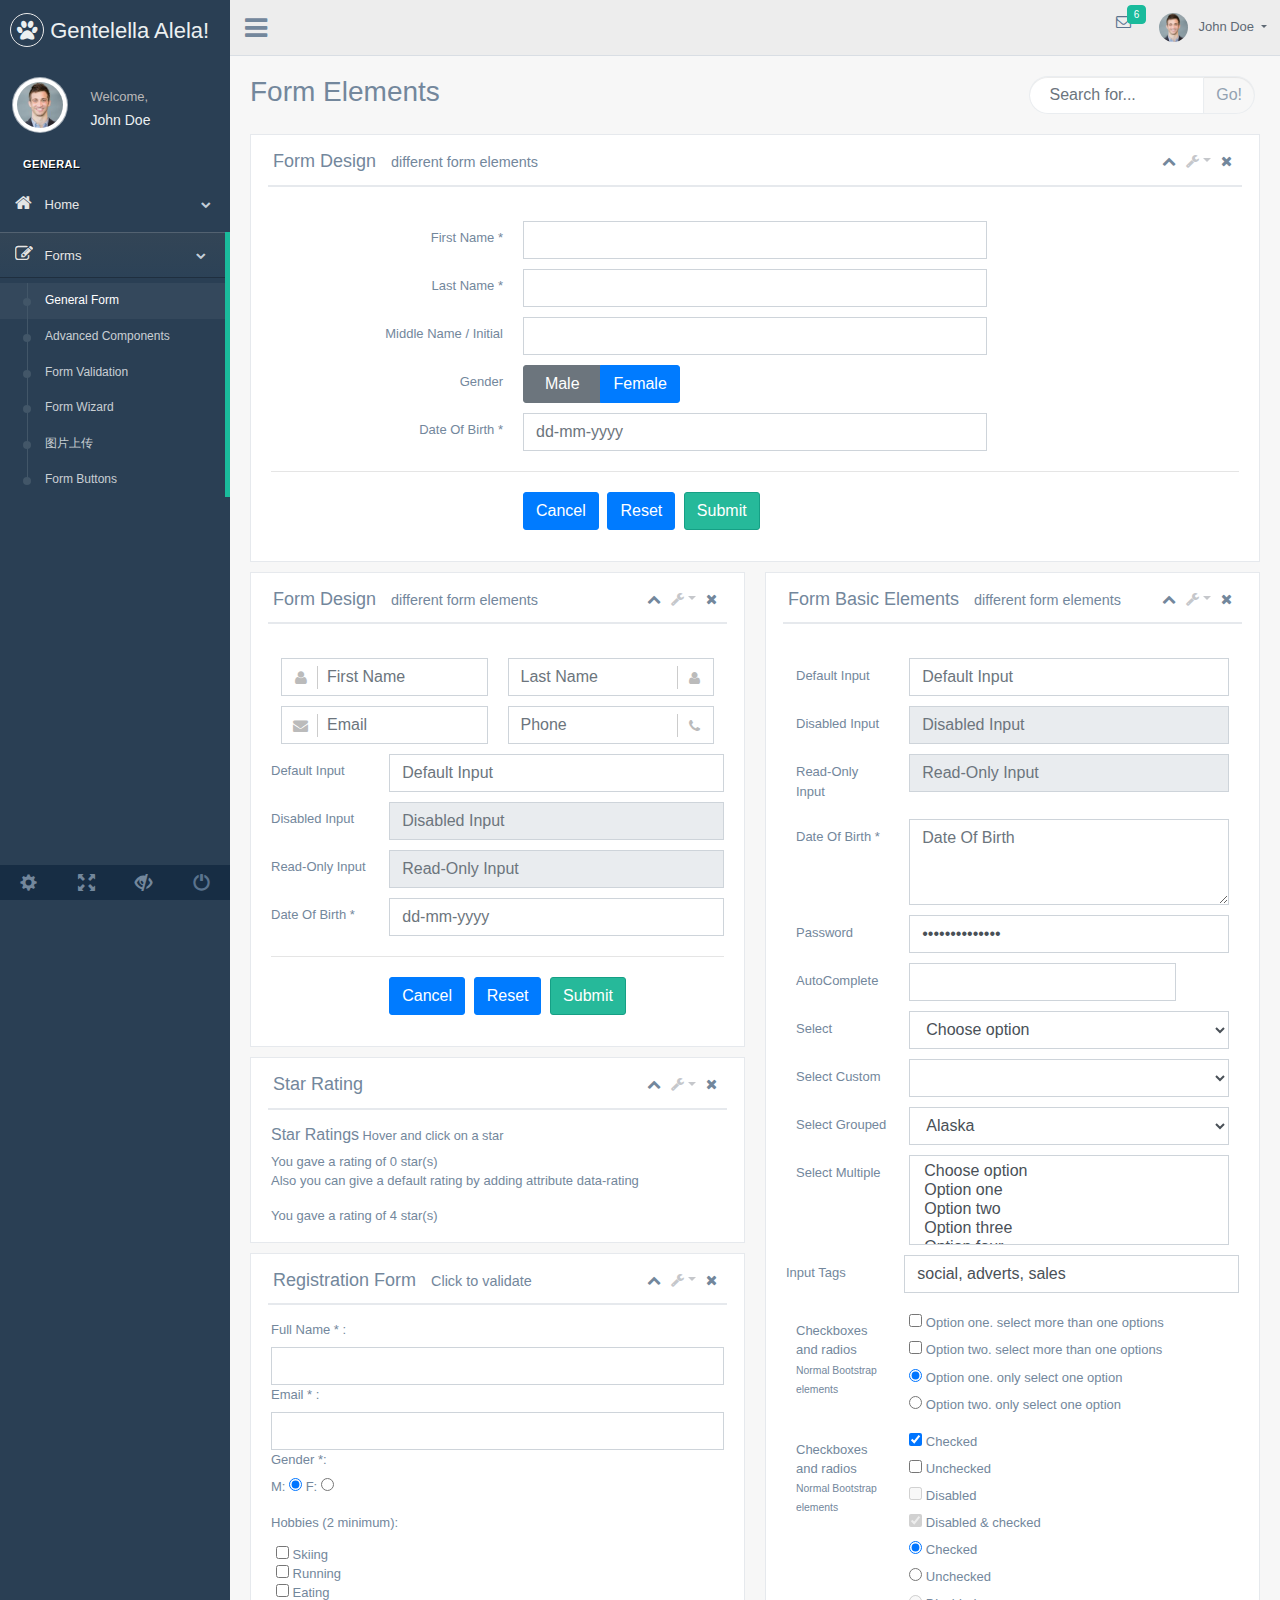
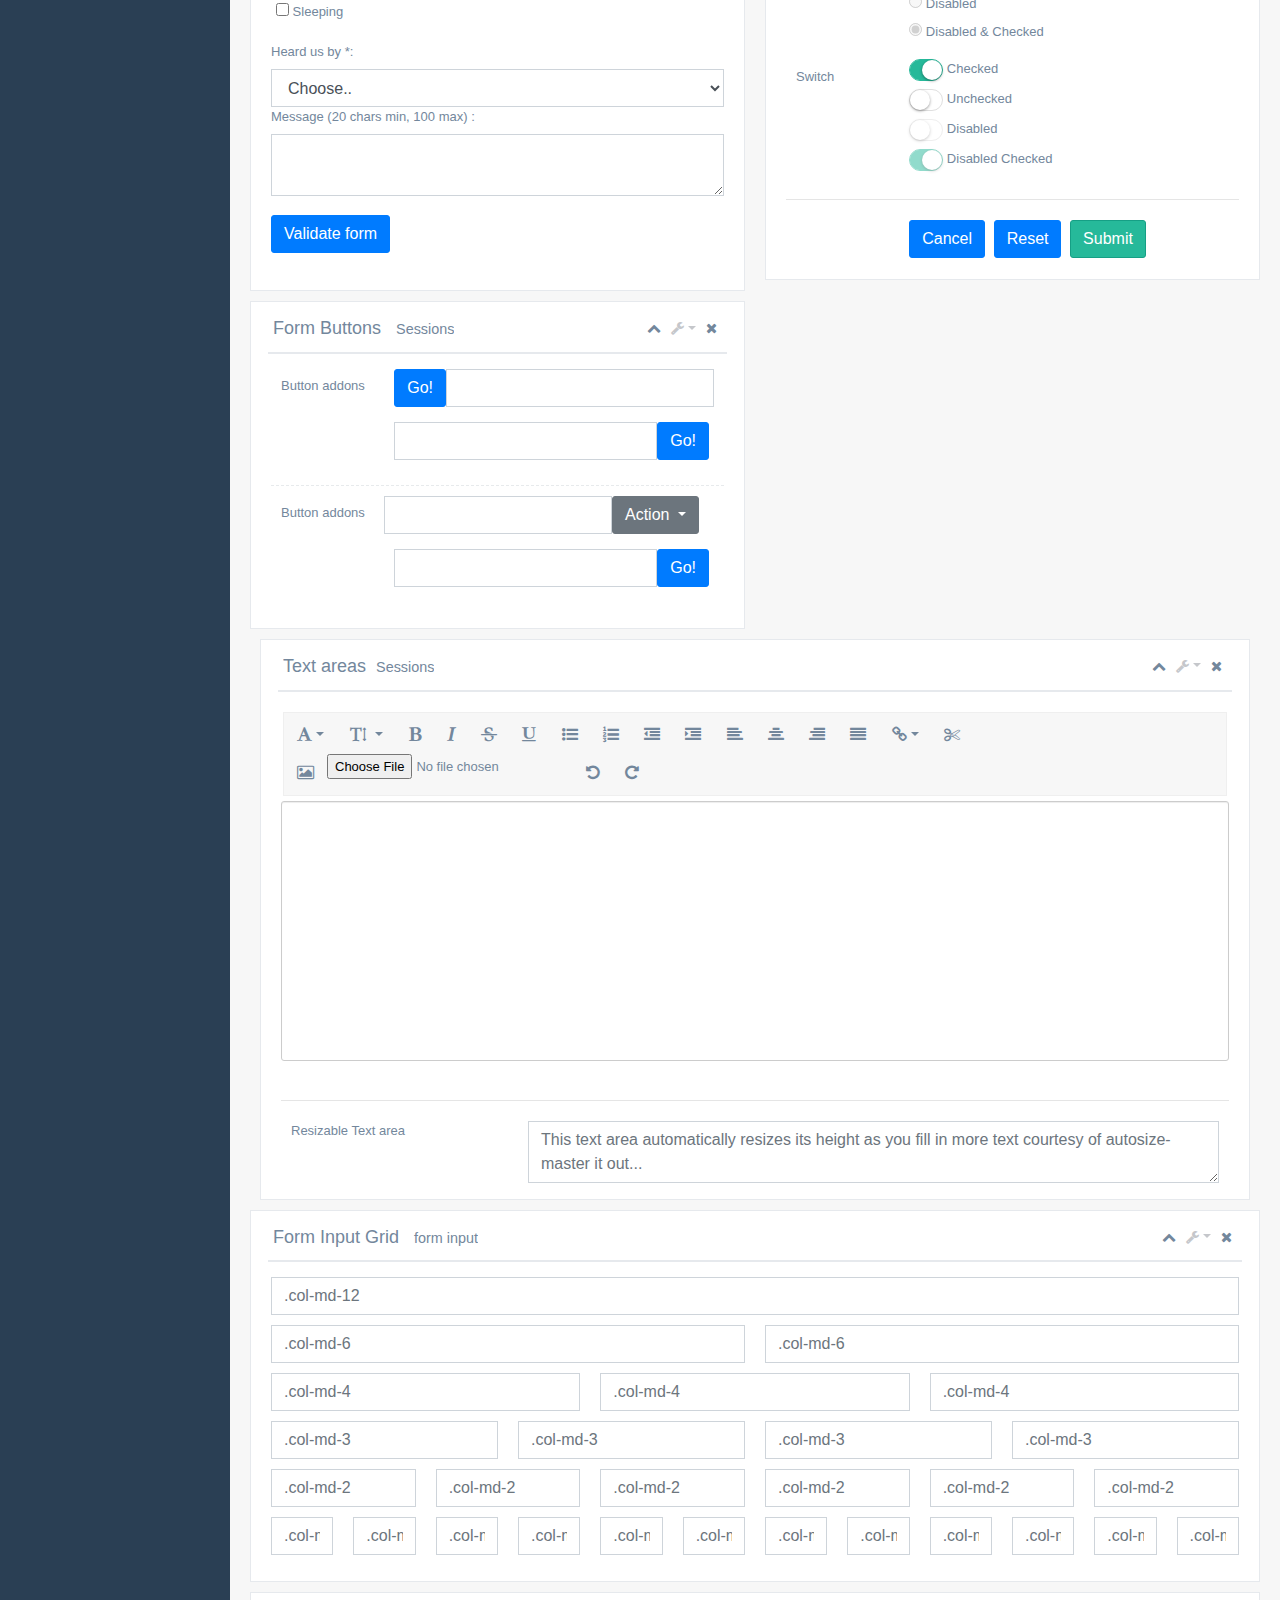
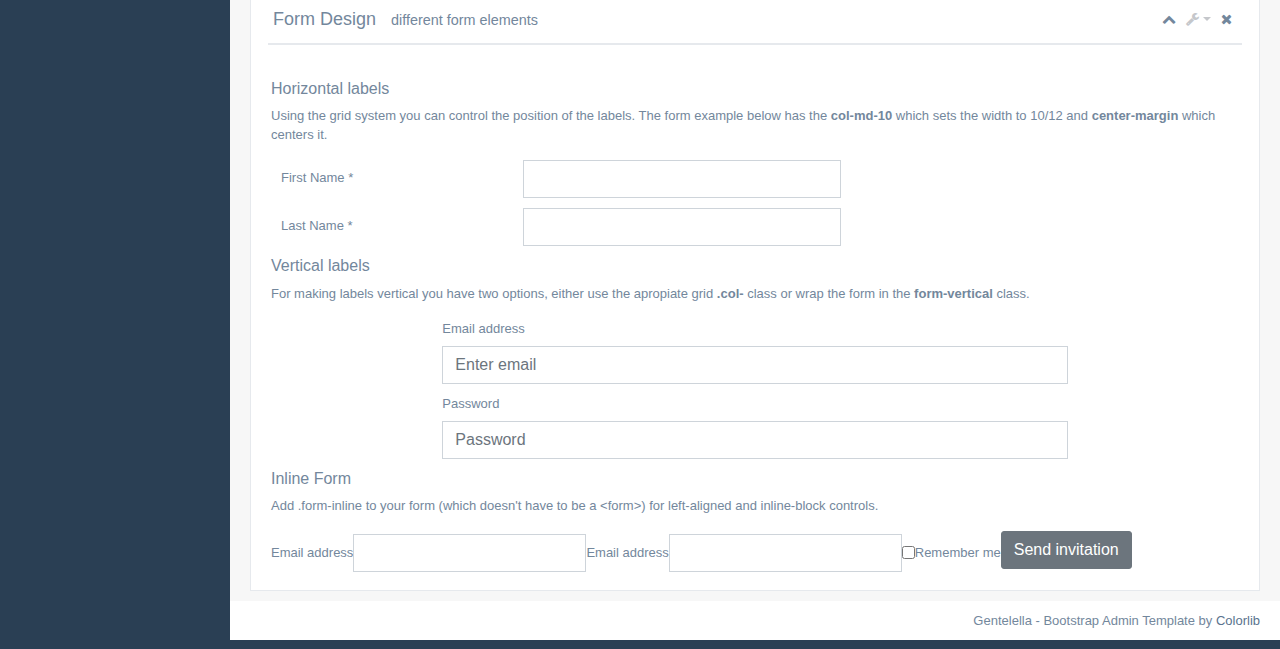
==== commit a0f5ae88: "upload image to S3" ====
--- a/production/form.html
+++ b/production/form.html
@@ -74,14 +74,13 @@
 										<li><a href="form_advanced.html">Advanced Components</a></li>
 										<li><a href="form_validation.html">Form Validation</a></li>
 										<li><a href="form_wizards.html">Form Wizard</a></li>
-										<li><a href="form_upload.html">Form Upload</a></li>
+										<li><a href="form_upload.html">图片上传</a></li>
 										<li><a href="form_buttons.html">Form Buttons</a></li>
 									</ul>
 								</li>
 								
 							</ul>
 						</div>
-
 					</div>
 					<!-- /sidebar menu -->
 
